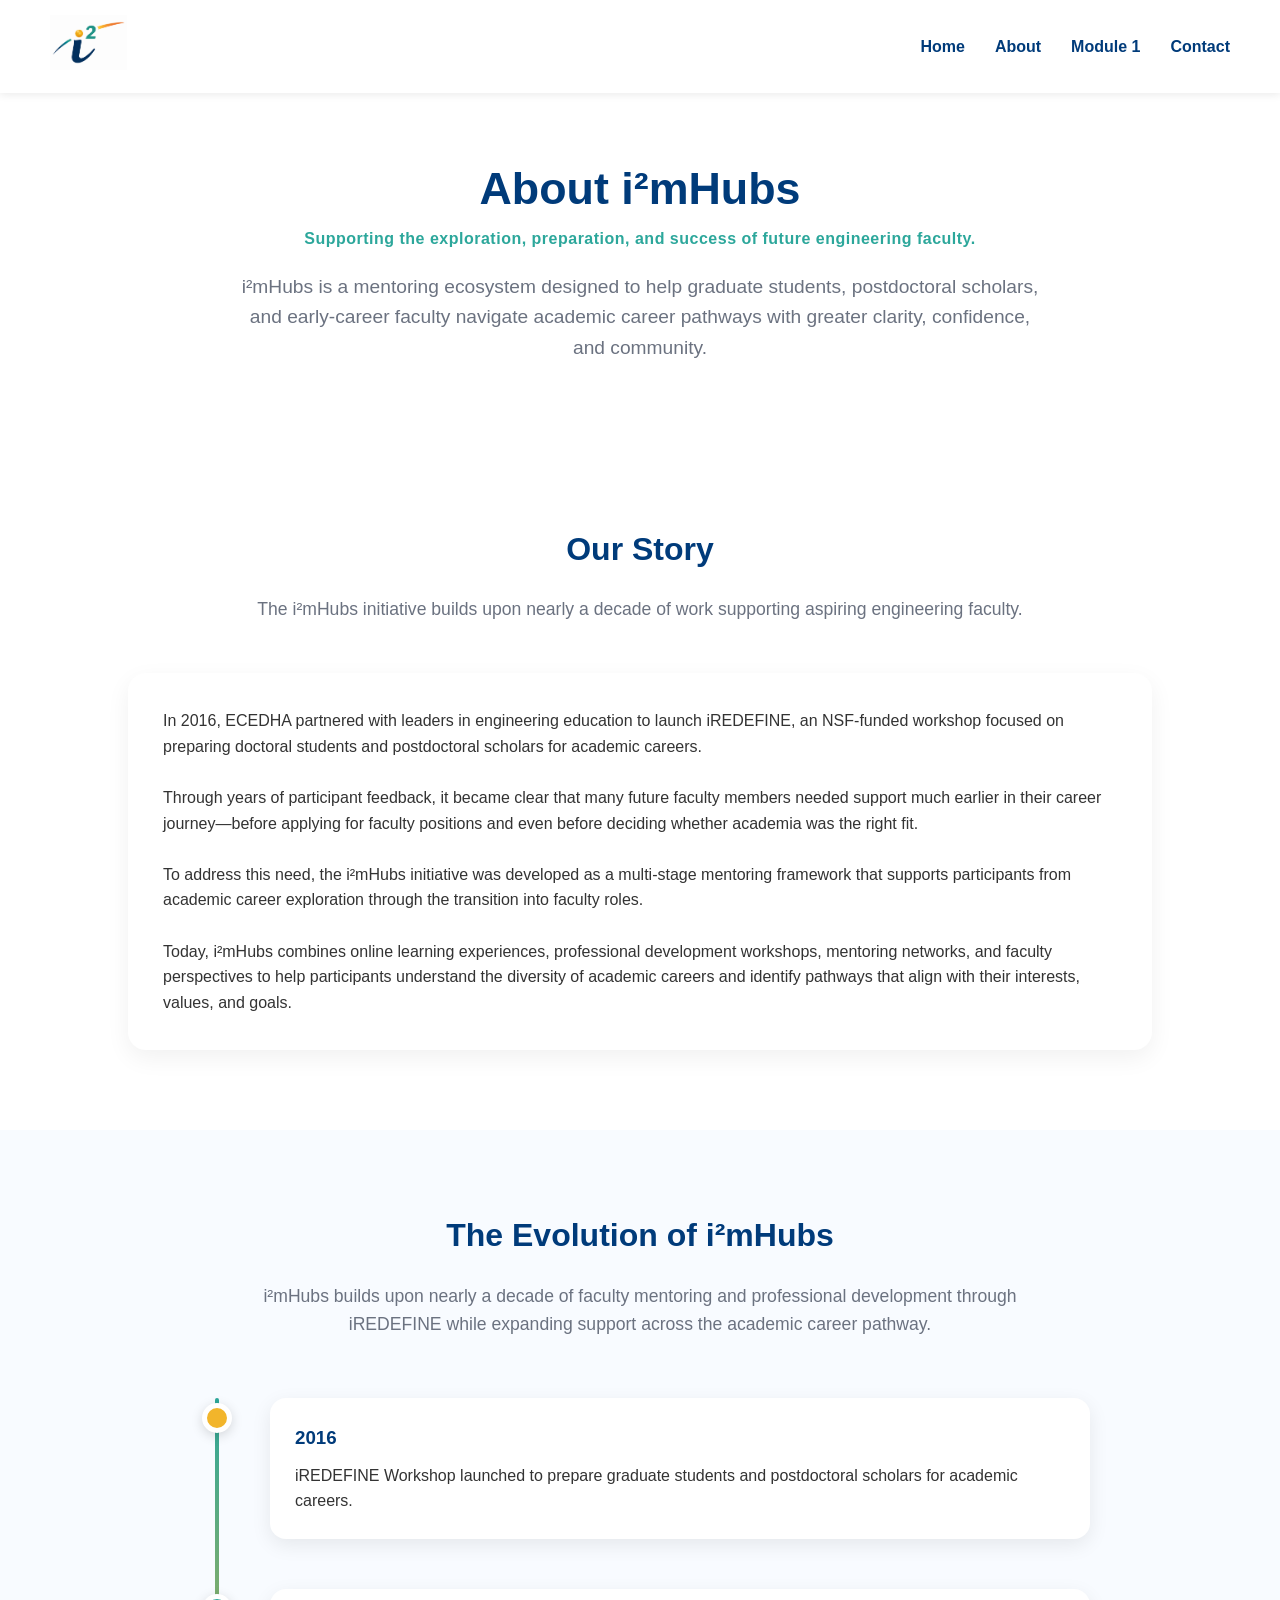
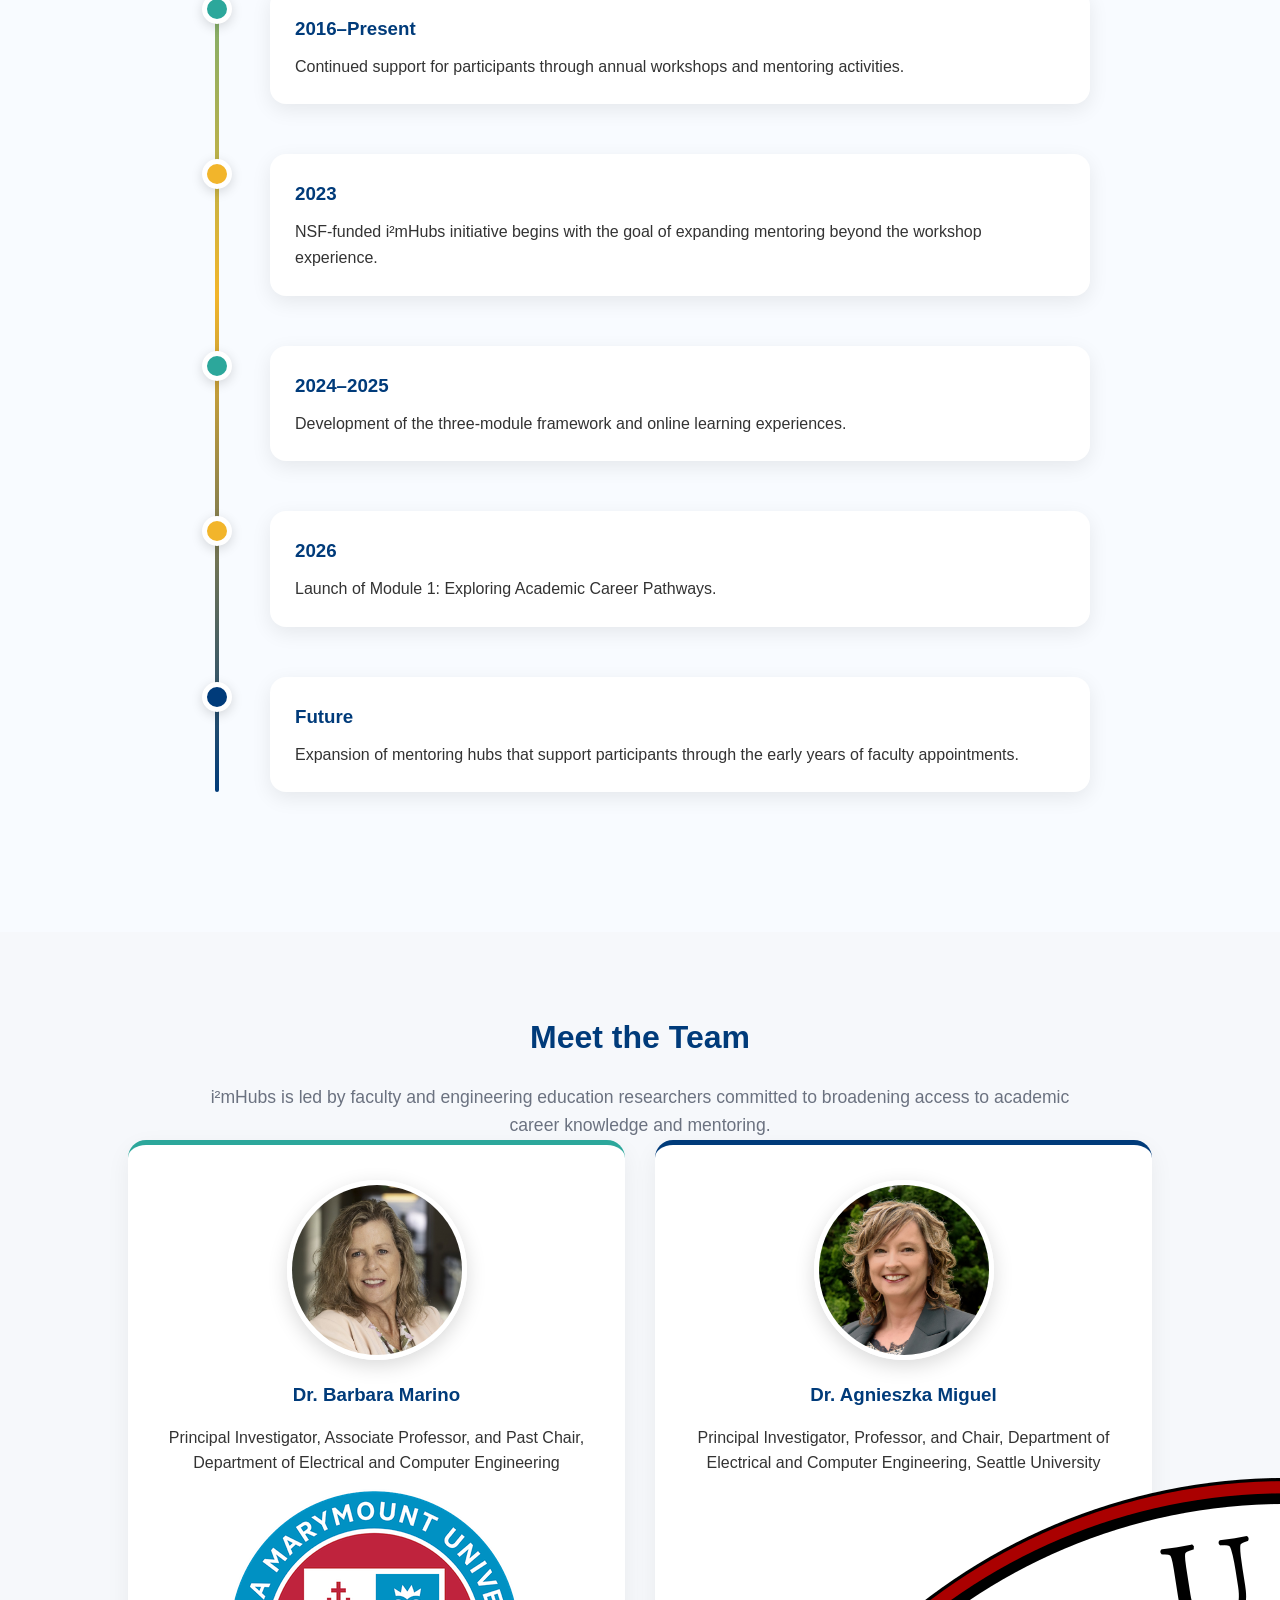
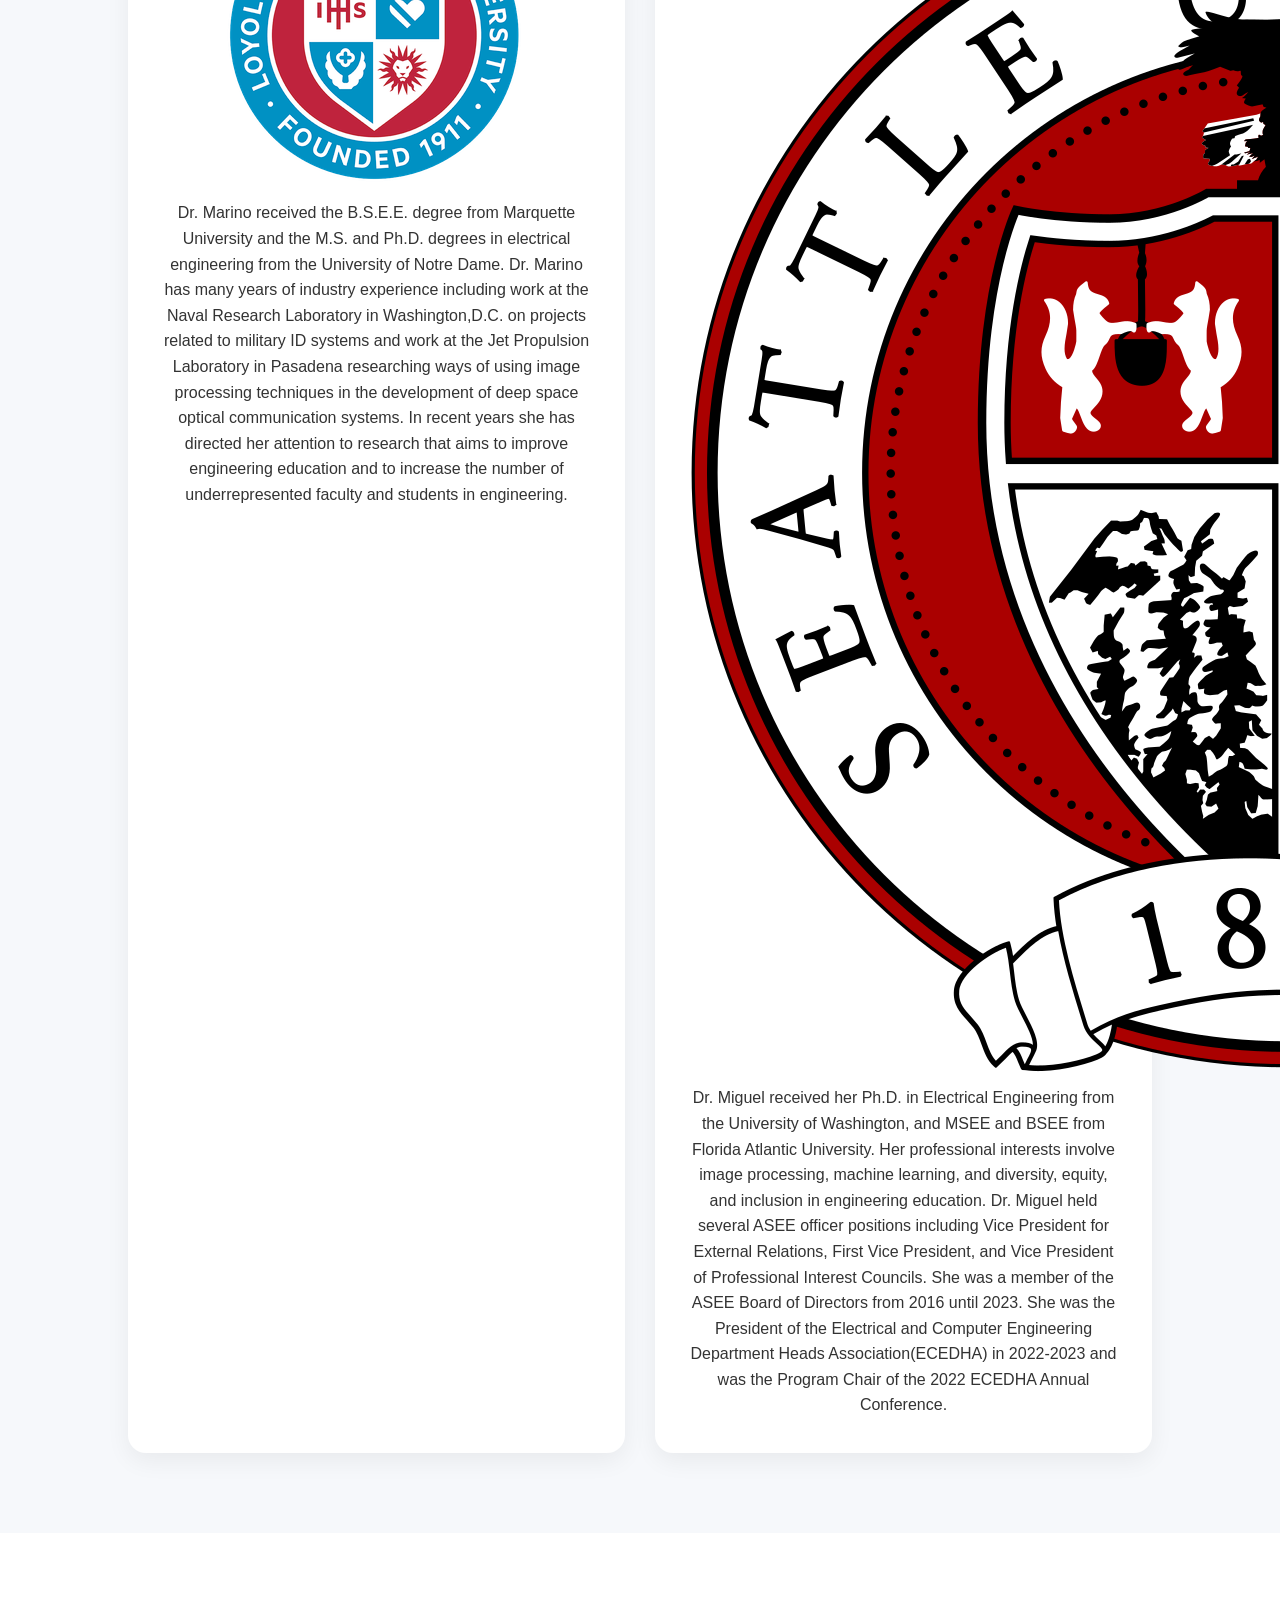
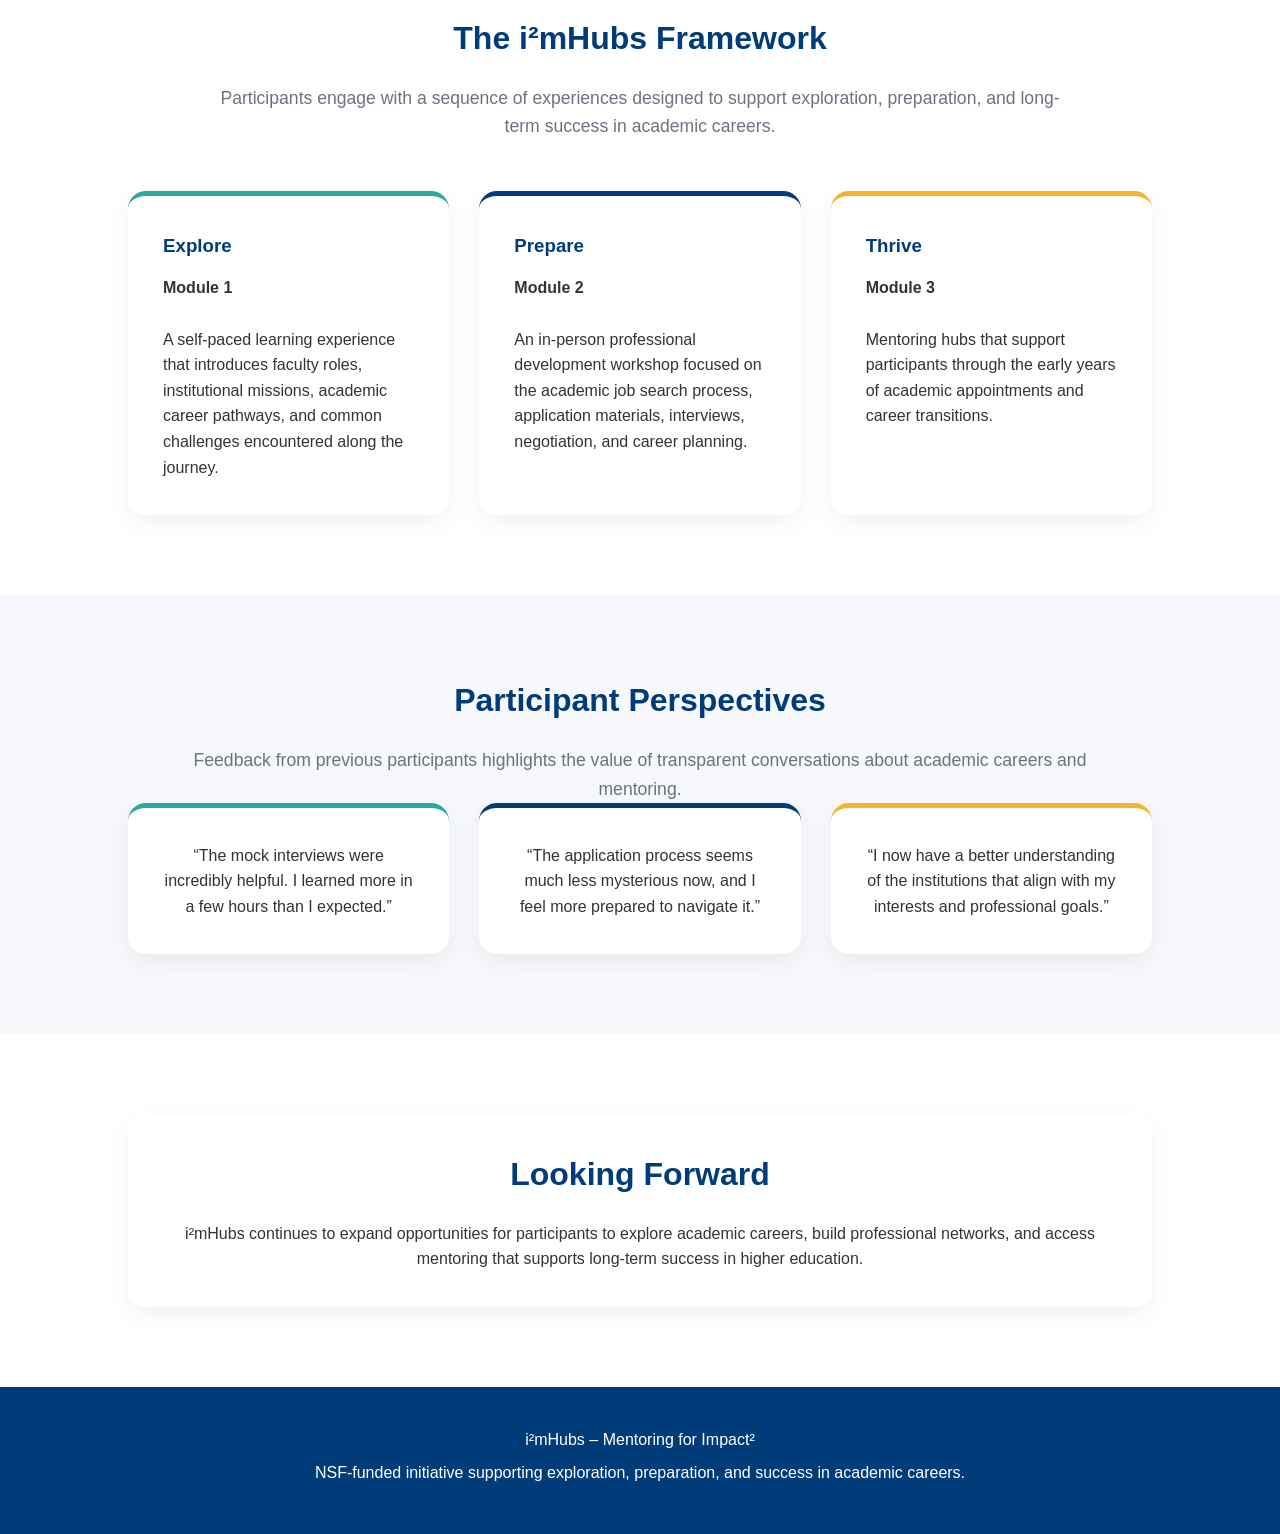
==== about.html @ 74bdbe2d "Update about.html" ====
<!DOCTYPE html>
<html lang="en">

<head>
    <meta charset="UTF-8">
    <meta name="viewport" content="width=device-width, initial-scale=1.0">
    <title>About i²mHubs</title>

    <link rel="stylesheet" href="css/style.css">
</head>

<body>

<header>
    <nav class="navbar">

        <div class="logo">
            <img src="images/i2-icon.png" alt="i²mHubs">
        </div>

        <ul class="nav-links">
            <li><a href="index.html">Home</a></li>
            <li><a href="about.html">About</a></li>
            <li><a href="explore.html">Module 1</a></li>
            <li><a href="contact.html">Contact</a></li>
        </ul>

    </nav>
</header>

<!-- HERO -->

<section class="hero">

    <div class="hero-brand">

        <h1>About i²mHubs</h1>

        <p class="hero-subtitle">
            Supporting the exploration, preparation, and success of future engineering faculty.
        </p>

        <p class="tagline">
            i²mHubs is a mentoring ecosystem designed to help graduate students,
            postdoctoral scholars, and early-career faculty navigate academic
            career pathways with greater clarity, confidence, and community.
        </p>

    </div>

</section>

<!-- OUR STORY -->

<section class="section">

    <h2>Our Story</h2>

    <p class="section-intro">
        The i²mHubs initiative builds upon nearly a decade of work supporting
        aspiring engineering faculty.
    </p>

    <div class="card">

        <p>
            In 2016, ECEDHA partnered with leaders in engineering education to
            launch iREDEFINE, an NSF-funded workshop focused on preparing doctoral
            students and postdoctoral scholars for academic careers.
        </p>

        <br>

        <p>
            Through years of participant feedback, it became clear that many
            future faculty members needed support much earlier in their career
            journey—before applying for faculty positions and even before deciding
            whether academia was the right fit.
        </p>

        <br>

        <p>
            To address this need, the i²mHubs initiative was developed as a
            multi-stage mentoring framework that supports participants from
            academic career exploration through the transition into faculty roles.
        </p>

        <br>

        <p>
            Today, i²mHubs combines online learning experiences, professional
            development workshops, mentoring networks, and faculty perspectives
            to help participants understand the diversity of academic careers and
            identify pathways that align with their interests, values, and goals.
        </p>

    </div>

</section>
<section class="section timeline-section">

    <h2>The Evolution of i²mHubs</h2>

    <p class="section-intro">
        i²mHubs builds upon nearly a decade of faculty mentoring and
        professional development through iREDEFINE while expanding support
        across the academic career pathway.
    </p>

    <div class="timeline">

        <div class="timeline-item">
            <div class="timeline-dot"></div>
            <div class="timeline-content">
                <h3>2016</h3>
                <p>
                    iREDEFINE Workshop launched to prepare graduate students
                    and postdoctoral scholars for academic careers.
                </p>
            </div>
        </div>

        <div class="timeline-item">
            <div class="timeline-dot"></div>
            <div class="timeline-content">
                <h3>2016–Present</h3>
                <p>
                    Continued support for participants through annual
                    workshops and mentoring activities.
                </p>
            </div>
        </div>

        <div class="timeline-item">
            <div class="timeline-dot"></div>
            <div class="timeline-content">
                <h3>2023</h3>
                <p>
                    NSF-funded i²mHubs initiative begins with the goal of
                    expanding mentoring beyond the workshop experience.
                </p>
            </div>
        </div>

        <div class="timeline-item">
            <div class="timeline-dot"></div>
            <div class="timeline-content">
                <h3>2024–2025</h3>
                <p>
                    Development of the three-module framework and online
                    learning experiences.
                </p>
            </div>
        </div>

        <div class="timeline-item">
            <div class="timeline-dot"></div>
            <div class="timeline-content">
                <h3>2026</h3>
                <p>
                    Launch of Module 1: Exploring Academic Career Pathways.
                </p>
            </div>
        </div>

        <div class="timeline-item">
            <div class="timeline-dot future"></div>
            <div class="timeline-content">
                <h3>Future</h3>
                <p>
                    Expansion of mentoring hubs that support participants
                    through the early years of faculty appointments.
                </p>
            </div>
        </div>

    </div>

</section>
<!-- TEAM -->

<section class="section pathway">

    <h2>Meet the Team</h2>

    <p class="section-intro">
        i²mHubs is led by faculty and engineering education researchers committed
        to broadening access to academic career knowledge and mentoring.
    </p>

    <div class="card-grid">

<div class="card team-card">

    <img src="images/barbara-marino.jpg"
         alt="Dr. Barbara Marino"
         class="headshot">

    <h3>Dr. Barbara Marino</h3>

            <p>
                Principal Investigator, Associate Professor, and Past Chair, Department of Electrical and Computer Engineering
            </p>
            <img src="images/LMU-logo.png"
                 alt="Loyola Marymount University"
                 class="university-logo">
            <br>

            <p>
                Dr. Marino received the B.S.E.E. degree from Marquette University and the M.S. and Ph.D. degrees in electrical engineering from the University of Notre Dame. Dr. Marino has many years of industry experience including work at the Naval Research Laboratory in Washington,D.C. on projects related to military ID systems and work at the Jet Propulsion Laboratory in Pasadena researching ways of using image processing techniques in the development of deep space optical communication systems. In recent years she has directed her attention to research that aims to improve engineering education and to increase the number of underrepresented faculty and students in engineering.
                
            </p>

        </div>

<div class="card team-card">

    <img src="images/AgnieszkaMiguelHeadshot.jpg"
         alt="Dr. Agnieszka Miguel"
         class="headshot">

    <h3>Dr. Agnieszka Miguel</h3>

            <p>
                Principal Investigator, Professor, and Chair, Department of Electrical and Computer Engineering, Seattle University
            </p>
            <img src="images/SU-logo.png"
                 alt="Seattle University"
                 class="university-logo">
            <br>

            <p>
                Dr. Miguel received her Ph.D. in Electrical Engineering from the University of Washington, and MSEE and BSEE from Florida Atlantic University. 
                Her professional interests involve image processing, machine learning, and diversity, equity, and inclusion in engineering education. 
                Dr. Miguel held several ASEE officer positions including Vice President for External Relations, First Vice President, 
                and Vice President of Professional Interest Councils. She was a member of the ASEE Board of Directors from 2016 until 2023. 
                She was the President of the Electrical and Computer Engineering Department Heads Association(ECEDHA) in 2022-2023 and was the 
                Program Chair of the 2022 ECEDHA Annual Conference.
            </p>

        </div>

    </div>

</section>

<!-- FRAMEWORK -->

<section class="section">

    <h2>The i²mHubs Framework</h2>

    <p class="section-intro">
        Participants engage with a sequence of experiences designed to support
        exploration, preparation, and long-term success in academic careers.
    </p>

    <div class="card-grid">

        <div class="card">

            <h3>Explore</h3>

            <p><strong>Module 1</strong></p>

            <br>

            <p>
                A self-paced learning experience that introduces faculty roles,
                institutional missions, academic career pathways, and common
                challenges encountered along the journey.
            </p>

        </div>

        <div class="card">

            <h3>Prepare</h3>

            <p><strong>Module 2</strong></p>

            <br>

            <p>
                An in-person professional development workshop focused on the
                academic job search process, application materials, interviews,
                negotiation, and career planning.
            </p>

        </div>

        <div class="card">

            <h3>Thrive</h3>

            <p><strong>Module 3</strong></p>

            <br>

            <p>
                Mentoring hubs that support participants through the early years
                of academic appointments and career transitions.
            </p>

        </div>

    </div>

</section>

<!-- TESTIMONIALS -->

<section class="section pathway">

    <h2>Participant Perspectives</h2>

    <p class="section-intro">
        Feedback from previous participants highlights the value of transparent
        conversations about academic careers and mentoring.
    </p>

    <div class="card-grid">

        <div class="card">

            <p>
                “The mock interviews were incredibly helpful. I learned more
                in a few hours than I expected.”
            </p>

        </div>

        <div class="card">

            <p>
                “The application process seems much less mysterious now,
                and I feel more prepared to navigate it.”
            </p>

        </div>

        <div class="card">

            <p>
                “I now have a better understanding of the institutions that
                align with my interests and professional goals.”
            </p>

        </div>

    </div>

</section>

<!-- LOOKING FORWARD -->

<section class="section">

    <div class="card">

        <h2>Looking Forward</h2>

        <p style="text-align:center;">
            i²mHubs continues to expand opportunities for participants to
            explore academic careers, build professional networks, and access
            mentoring that supports long-term success in higher education.
        </p>

    </div>

</section>

<footer>

    <p>i²mHubs – Mentoring for Impact²</p>

    <p>
        NSF-funded initiative supporting exploration, preparation,
        and success in academic careers.
    </p>

</footer>

</body>
</html>
---- css/style.css ----
:root {
    --navy: #003B7A;
    --teal: #2CA79B;
    --gold: #F2B52B;
    --light: #F7FAFC;
    --gray: #6B7280;
}

*{
    margin:0;
    padding:0;
    box-sizing:border-box;
}

html{
    scroll-behavior:smooth;
}

body{
    font-family:"Segoe UI", Arial, sans-serif;
    background:white;
    color:#333;
    line-height:1.6;
}

/* =========================
   NAVIGATION
========================= */

.navbar{
    display:flex;
    justify-content:space-between;
    align-items:center;

    padding:15px 50px;

    background:rgba(255,255,255,.96);

    backdrop-filter:blur(8px);

    position:sticky;
    top:0;
    z-index:1000;

    box-shadow:0 2px 8px rgba(0,0,0,.08);
}

.logo img{
    height:55px;
}

.nav-links{
    display:flex;
    list-style:none;
    gap:30px;
}

.nav-links a{
    text-decoration:none;
    color:var(--navy);
    font-weight:600;
    transition:.2s ease;
}

.nav-links a:hover{
    color:var(--teal);
}

/* =========================
   HERO
========================= */

.hero{
    padding:70px 20px 80px 20px;
    text-align:center;
    background:white;
}

.hero-brand{
    max-width:1000px;
    margin:auto;
}

.hero-icon{
    width:500px;
    max-width:90%;
    margin-bottom:15px;
}

.hero h1{
    font-size:2.8rem;
    color:var(--navy);
    margin-bottom:12px;
    line-height:1.15;
}

.hero-subtitle{
    color:var(--teal);
    font-weight:600;
    letter-spacing:.5px;
    margin-bottom:20px;
    font-size:1rem;
}

.tagline{
    font-size:1.2rem;
    color:var(--gray);
    max-width:800px;
    margin:auto;
}

/* =========================
   BUTTON
========================= */

.button{
    display:inline-block;
    margin-top:35px;

    background:var(--gold);
    color:black;

    text-decoration:none;

    padding:16px 40px;

    border-radius:50px;

    font-weight:700;
    font-size:1.05rem;

    transition:.25s ease;
}

.button:hover{
    transform:translateY(-3px);
    box-shadow:0 10px 25px rgba(0,0,0,.15);
}

/* =========================
   SECTIONS
========================= */

.section{
    padding:80px 10%;
}

.section h2{
    text-align:center;
    color:var(--navy);
    margin-bottom:20px;
    font-size:2rem;
}

.section-intro{
    text-align:center;
    max-width:850px;
    margin:0 auto 50px auto;
    color:var(--gray);
    font-size:1.1rem;
}

/* =========================
   CARDS
========================= */

.card-grid{
    display:grid;
    grid-template-columns:repeat(auto-fit,minmax(280px,1fr));
    gap:30px;
}

.card{
    background:white;
    padding:35px;
    border-radius:18px;

    box-shadow:
        0 8px 25px rgba(0,0,0,.06);

    transition:.3s ease;

    height:100%;
}

.card:hover{
    transform:translateY(-8px);

    box-shadow:
        0 15px 35px rgba(0,0,0,.12);
}

.card h3{
    color:var(--navy);
    margin-bottom:15px;
}

/* Colored accents */

.card-grid .card:nth-child(1){
    border-top:5px solid var(--teal);
}

.card-grid .card:nth-child(2){
    border-top:5px solid var(--navy);
}

.card-grid .card:nth-child(3){
    border-top:5px solid var(--gold);
}

/* =========================
   LIGHT SECTION
========================= */

.pathway{
    background:#f6f8fb;
}

.pathway p{
    text-align:center;
    max-width:900px;
    margin:auto;
}

/* =========================
   VIDEO
========================= */

.video-container{
    max-width:900px;
    margin:auto;
}

.video-container iframe{
    width:100%;
    aspect-ratio:16/9;
    height:auto;

    border:none;
    border-radius:18px;

    box-shadow:
        0 10px 30px rgba(0,0,0,.10);
}

/* =========================
   JOURNEY
========================= */

.journey-arc{
    position:relative;

    max-width:1000px;

    margin:60px auto;

    min-height:360px;
}

.journey-arc::before{
    content:"";

    position:absolute;

    left:12%;
    right:12%;

    top:145px;

    height:140px;

    border-top:6px solid var(--teal);

    border-radius:50%;

    opacity:.6;
}

.journey-step{
    position:absolute;

    width:240px;

    background:white;

    padding:25px;

    border-radius:18px;

    text-align:center;

    box-shadow:
        0 8px 25px rgba(0,0,0,.08);
}

.journey-step h3{
    margin-bottom:10px;
    color:var(--navy);
}

.journey-left{
    left:0;
    top:140px;
    border-top:6px solid var(--teal);
}

.journey-center{
    left:50%;
    transform:translateX(-50%);
    top:20px;
    border-top:6px solid var(--gold);
}

.journey-right{
    right:0;
    top:140px;
    border-top:6px solid var(--navy);
}

/* =========================
   NSF NOTE
========================= */

.nsf-note{
    text-align:center;
    padding:20px;
    color:#777;
    font-size:.9rem;
}

/* =========================
   FOOTER
========================= */

footer{
    background:var(--navy);
    color:white;
    text-align:center;
    padding:40px;
}

footer p{
    margin-bottom:8px;
}

/* =========================
   MOBILE
========================= */

@media (max-width:900px){

    .navbar{
        flex-direction:column;
        gap:15px;
        padding:20px;
    }

    .nav-links{
        flex-wrap:wrap;
        justify-content:center;
    }

    .hero{
        padding:40px 20px 60px 20px;
    }

    .hero-icon{
        width:320px;
    }

    .hero h1{
        font-size:2rem;
    }

    .tagline{
        font-size:1rem;
    }

    .section{
        padding:60px 8%;
    }

    .journey-arc{
        min-height:auto;
        display:flex;
        flex-direction:column;
        gap:25px;
    }

    .journey-arc::before{
        display:none;
    }

    .journey-step{
        position:relative;
        width:100%;
        left:auto;
        right:auto;
        top:auto;
        transform:none;
    }
}

/* =========================
   TEAM
========================= */

.team-card{
    text-align:center;
}

.headshot{
    width:180px;
    height:180px;

    object-fit:cover;

    border-radius:50%;

    display:block;

    margin:0 auto 20px auto;

    border:5px solid white;

    box-shadow:
        0 6px 20px rgba(0,0,0,.15);
}

/* =========================
   TIMELINE
========================= */

.timeline-section{
    background:#f8fbff;
}

.timeline{
    max-width:900px;
    margin:60px auto;
    position:relative;
}

.timeline::before{
    content:"";
    position:absolute;
    left:25px;
    top:0;
    bottom:0;
    width:4px;

    background:linear-gradient(
        to bottom,
        var(--teal),
        var(--gold),
        var(--navy)
    );

    border-radius:10px;
}

.timeline-item{
    position:relative;
    padding-left:80px;
    margin-bottom:50px;
}

.timeline-dot{
    position:absolute;
    left:12px;
    top:5px;

    width:30px;
    height:30px;

    border-radius:50%;

    background:var(--navy);

    border:5px solid white;

    box-shadow:0 3px 12px rgba(0,0,0,.15);
}

.timeline-item:nth-child(even) .timeline-dot{
    background:var(--teal);
}

.timeline-item:nth-child(odd) .timeline-dot{
    background:var(--gold);
}

.timeline-content{
    background:white;

    padding:25px;

    border-radius:16px;

    box-shadow:0 6px 20px rgba(0,0,0,.08);
}

.timeline-content h3{
    color:var(--navy);
    margin-bottom:10px;
}

.future{
    background:var(--navy) !important;

    animation:pulse 2s infinite;
}

@keyframes pulse{

    0%{
        box-shadow:0 0 0 0 rgba(44,167,155,.5);
    }

    70%{
        box-shadow:0 0 0 12px rgba(44,167,155,0);
    }

    100%{
        box-shadow:0 0 0 0 rgba(44,167,155,0);
    }

}

@media (max-width:768px){

    .timeline-item{
        padding-left:65px;
    }

}
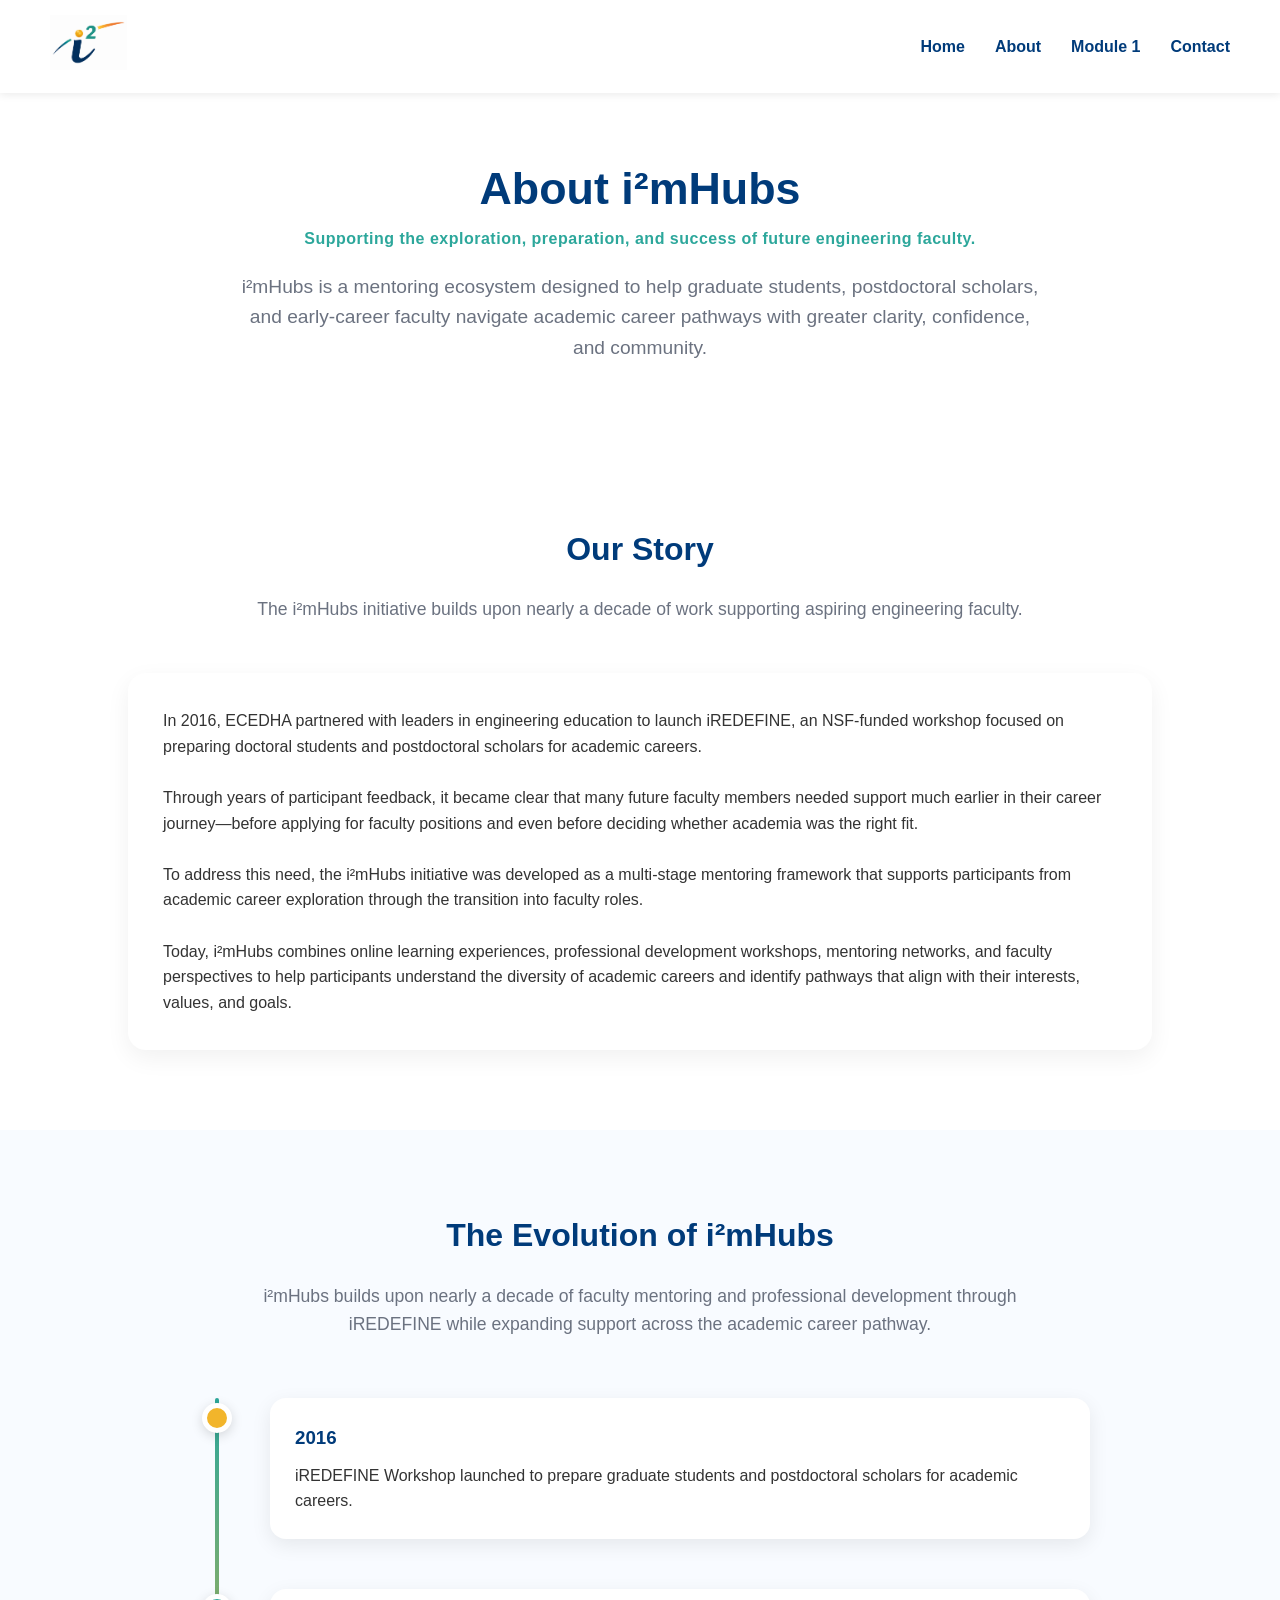
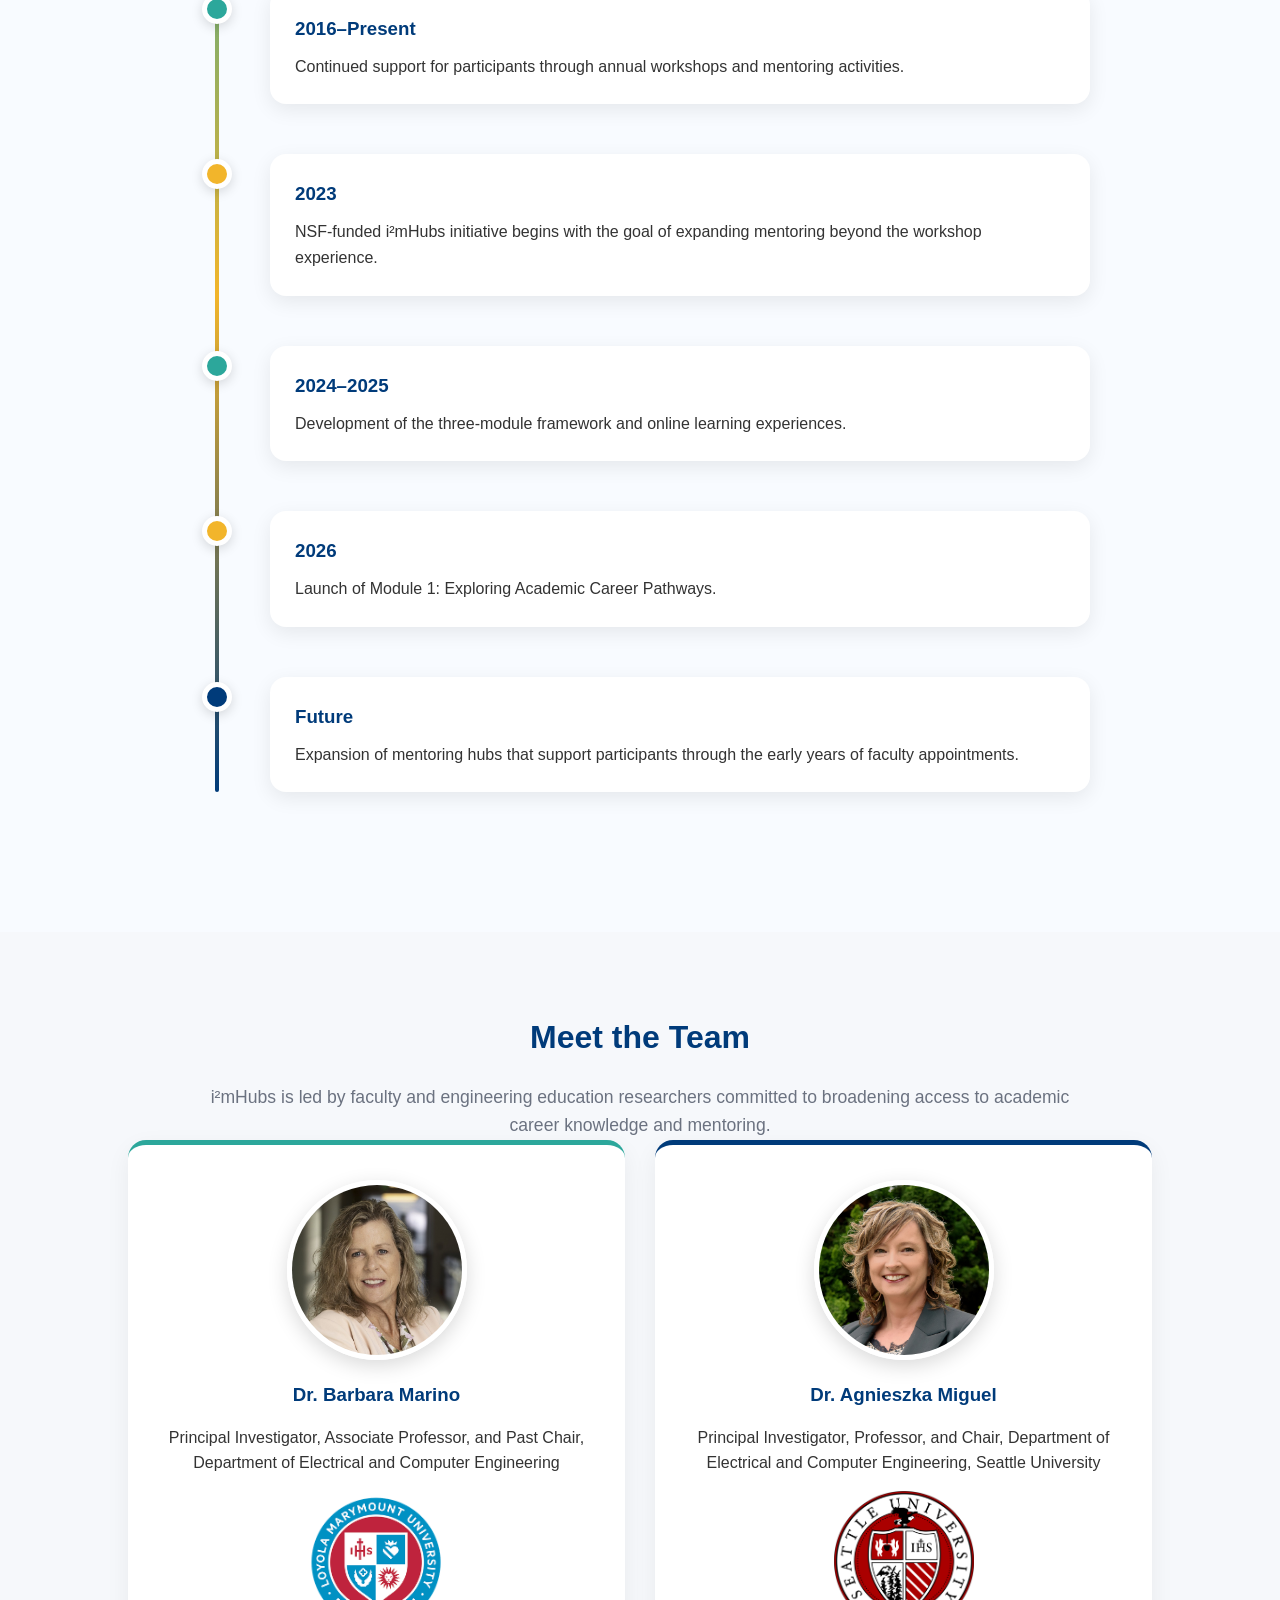
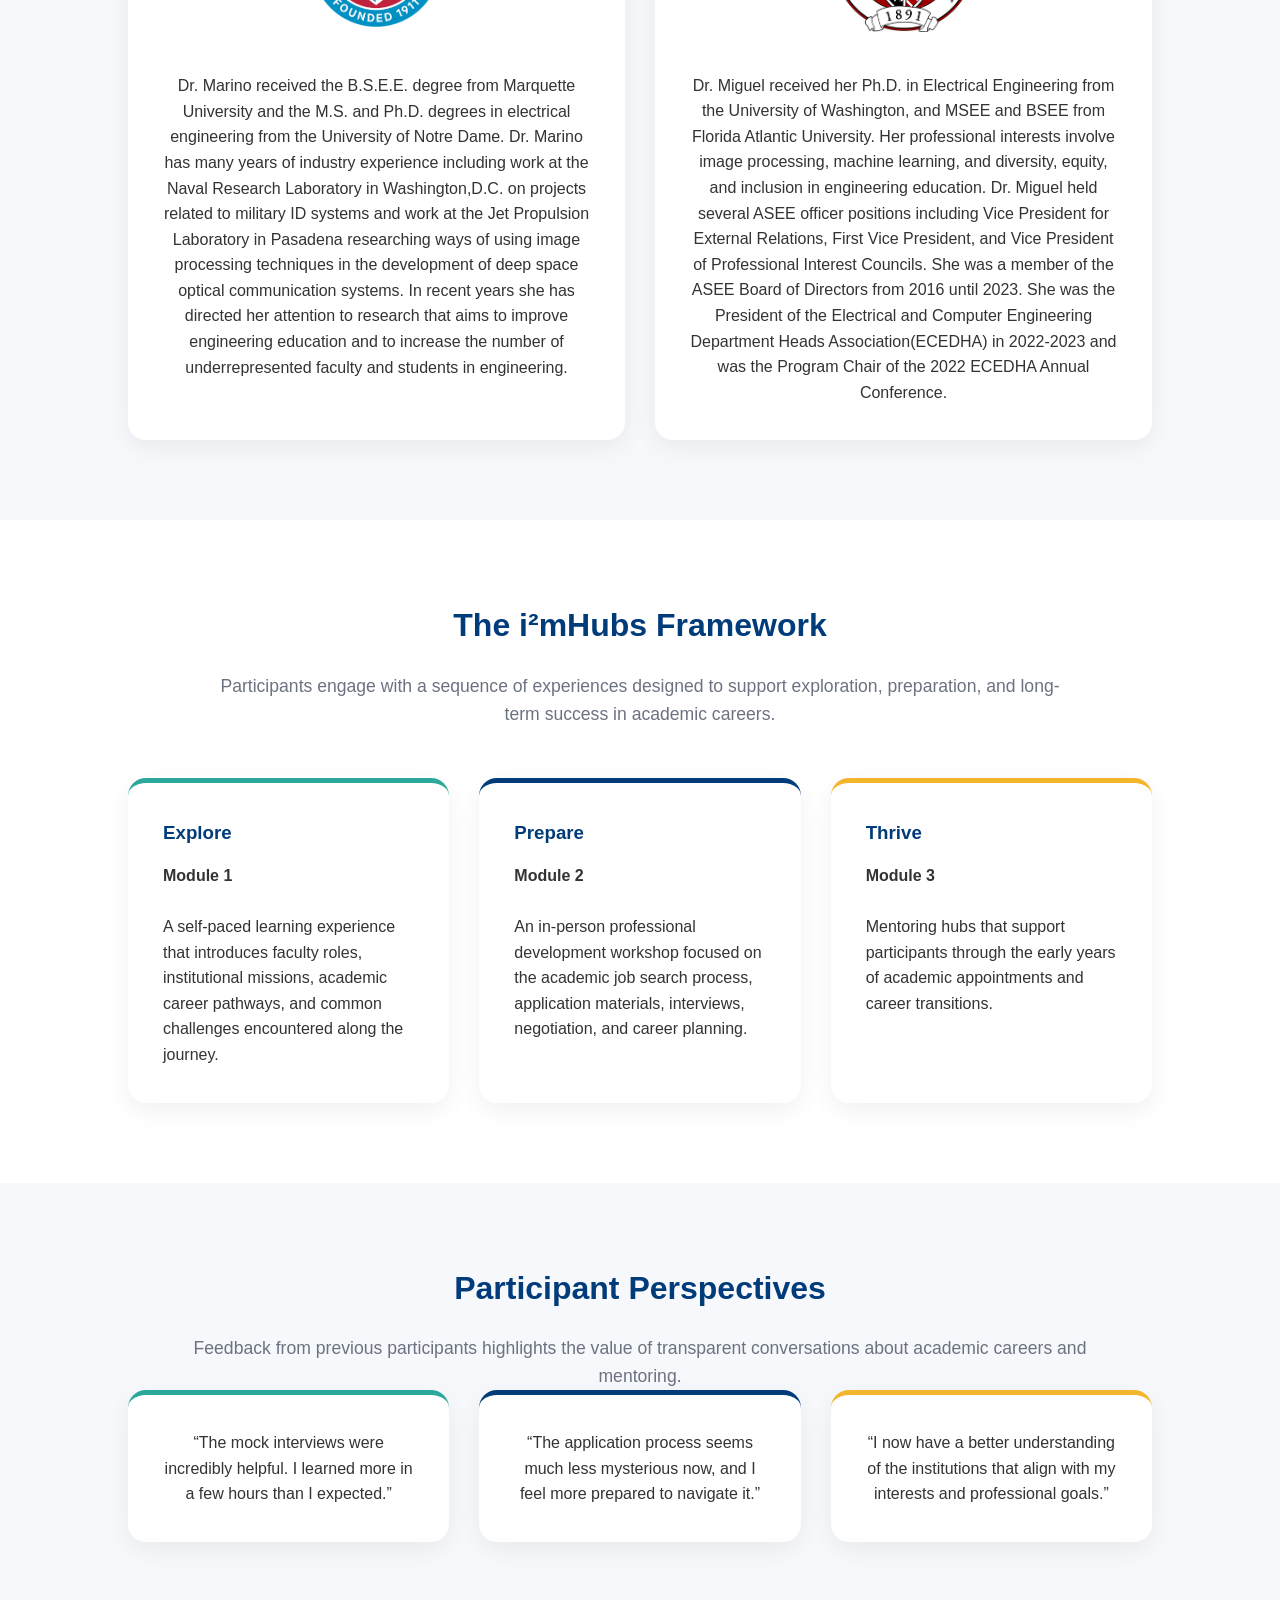
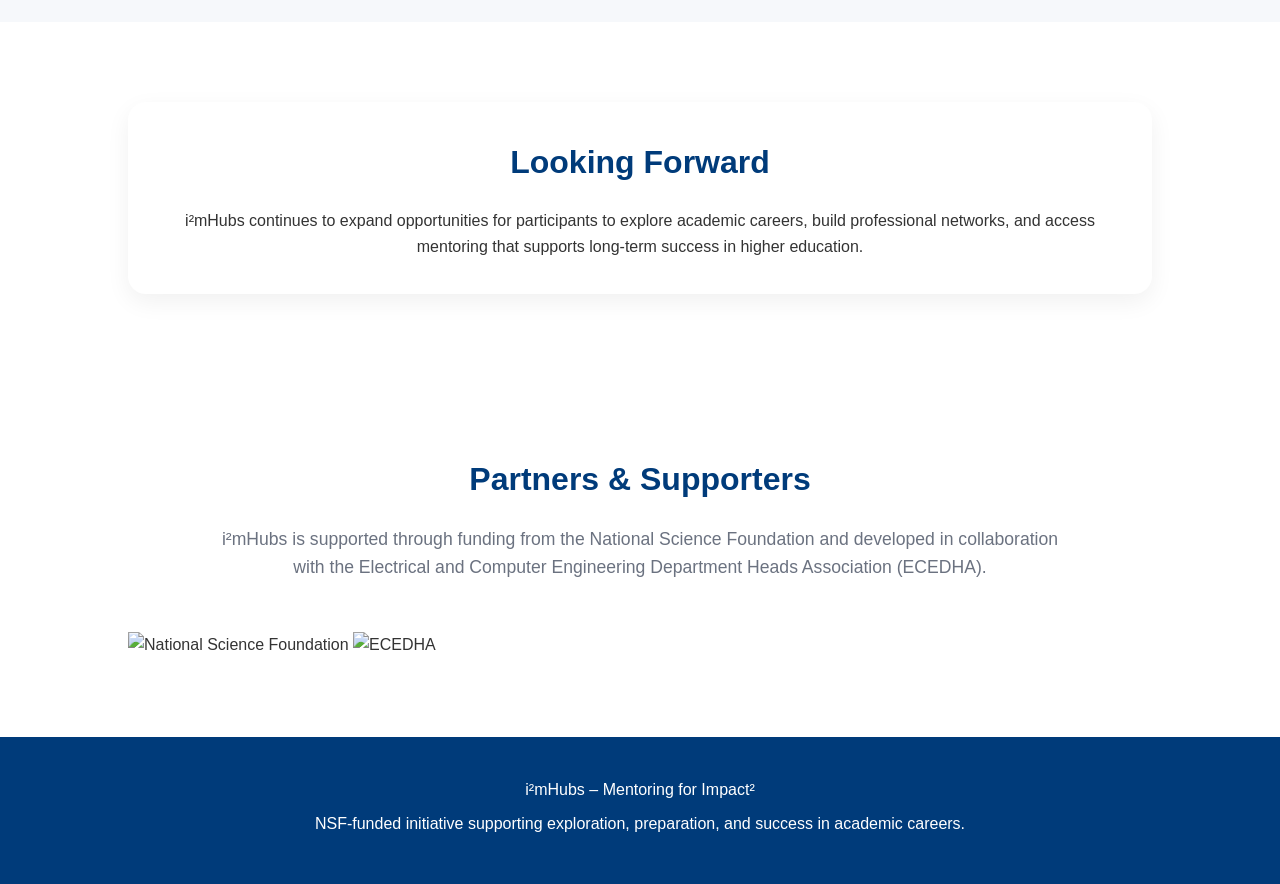
==== commit ea66cd3a: "Update about.html" ====
--- a/about.html
+++ b/about.html
@@ -370,7 +370,31 @@
     </div>
 
 </section>
-
+    
+<section class="section partners-section">
+
+    <h2>Partners & Supporters</h2>
+
+    <p class="section-intro">
+        i²mHubs is supported through funding from the National Science Foundation
+        and developed in collaboration with the Electrical and Computer Engineering
+        Department Heads Association (ECEDHA).
+    </p>
+
+    <div class="partners-logos">
+
+        <img src="images/nsf-logo.png"
+             alt="National Science Foundation"
+             class="partner-logo nsf-logo">
+
+        <img src="images/ecedha-logo.png"
+             alt="ECEDHA"
+             class="partner-logo">
+
+    </div>
+
+</section>
+    
 <footer>
 
     <p>i²mHubs – Mentoring for Impact²</p>
--- a/css/style.css
+++ b/css/style.css
@@ -535,3 +535,14 @@
     }
 
 }
+
+/* =========================
+   University Logos
+========================= */
+
+.university-logo{
+    max-width:140px;
+    height:auto;
+    margin:15px auto;
+    display:block;
+}
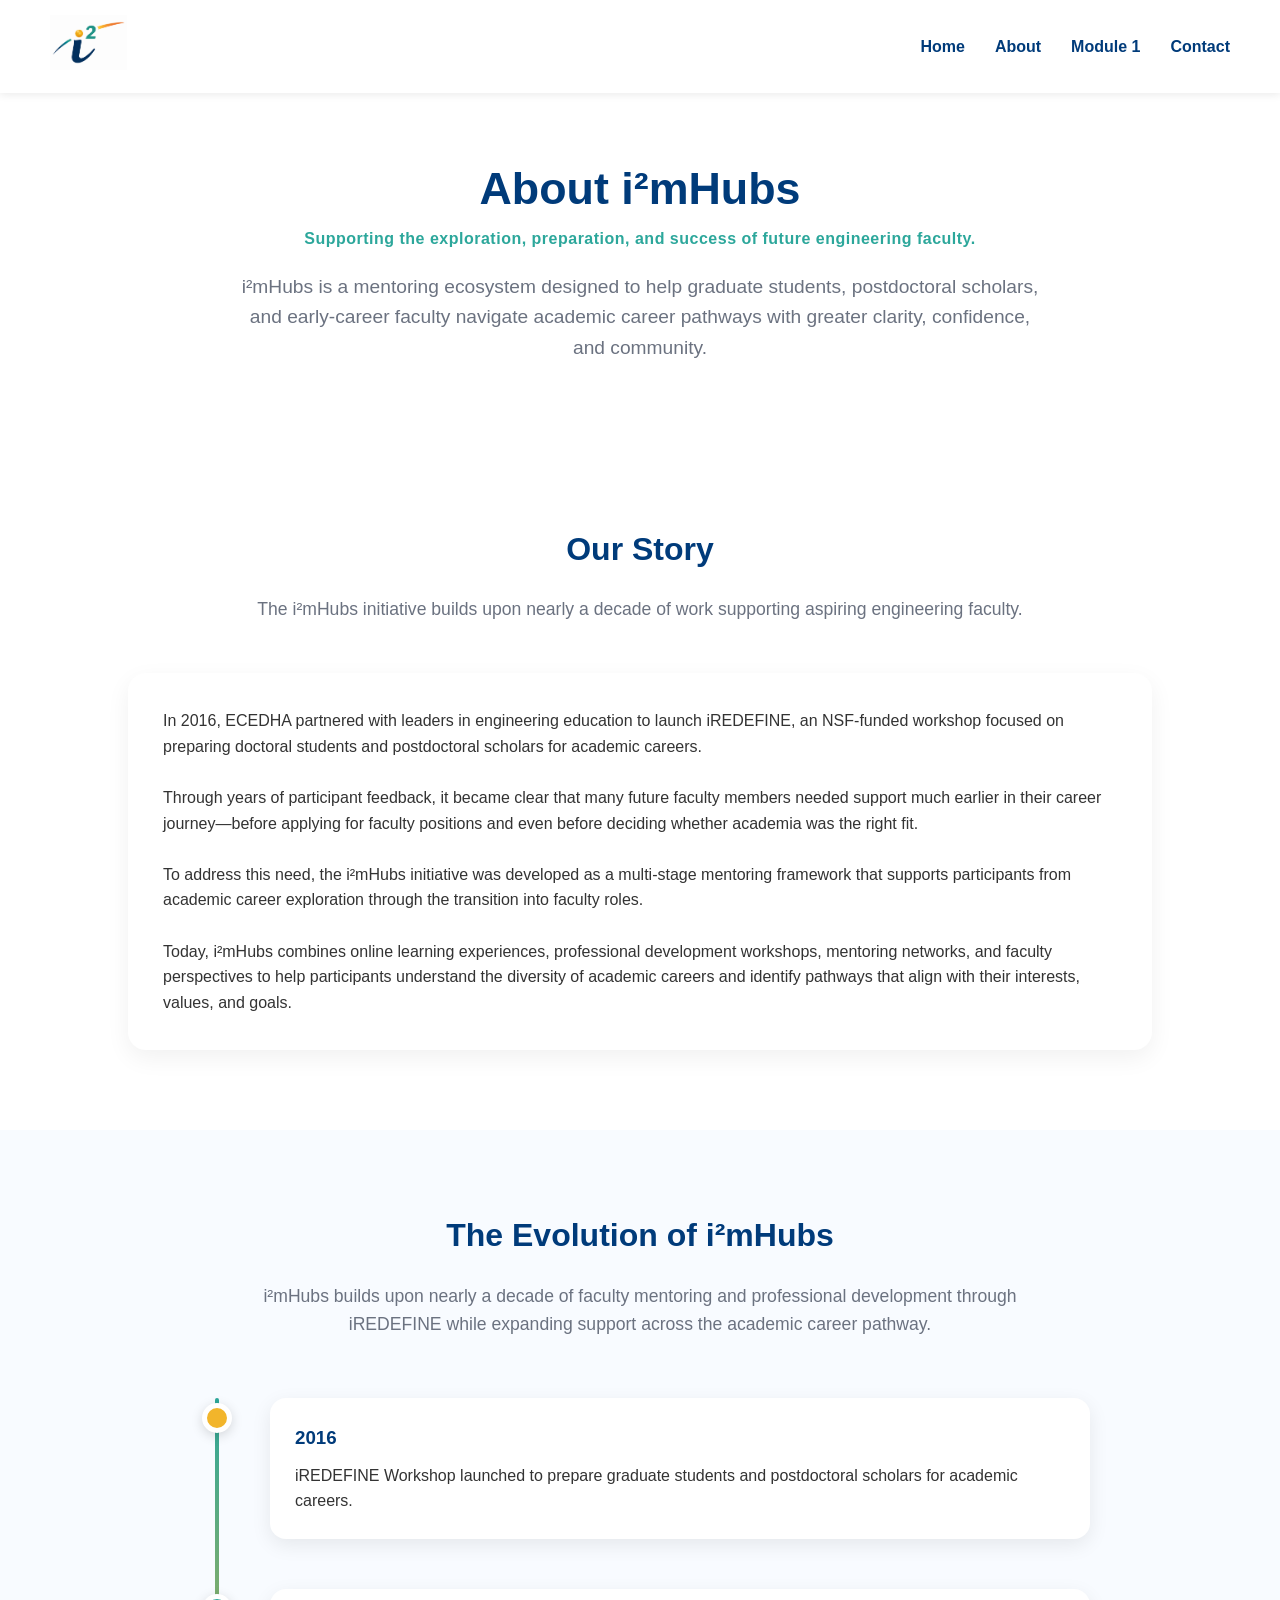
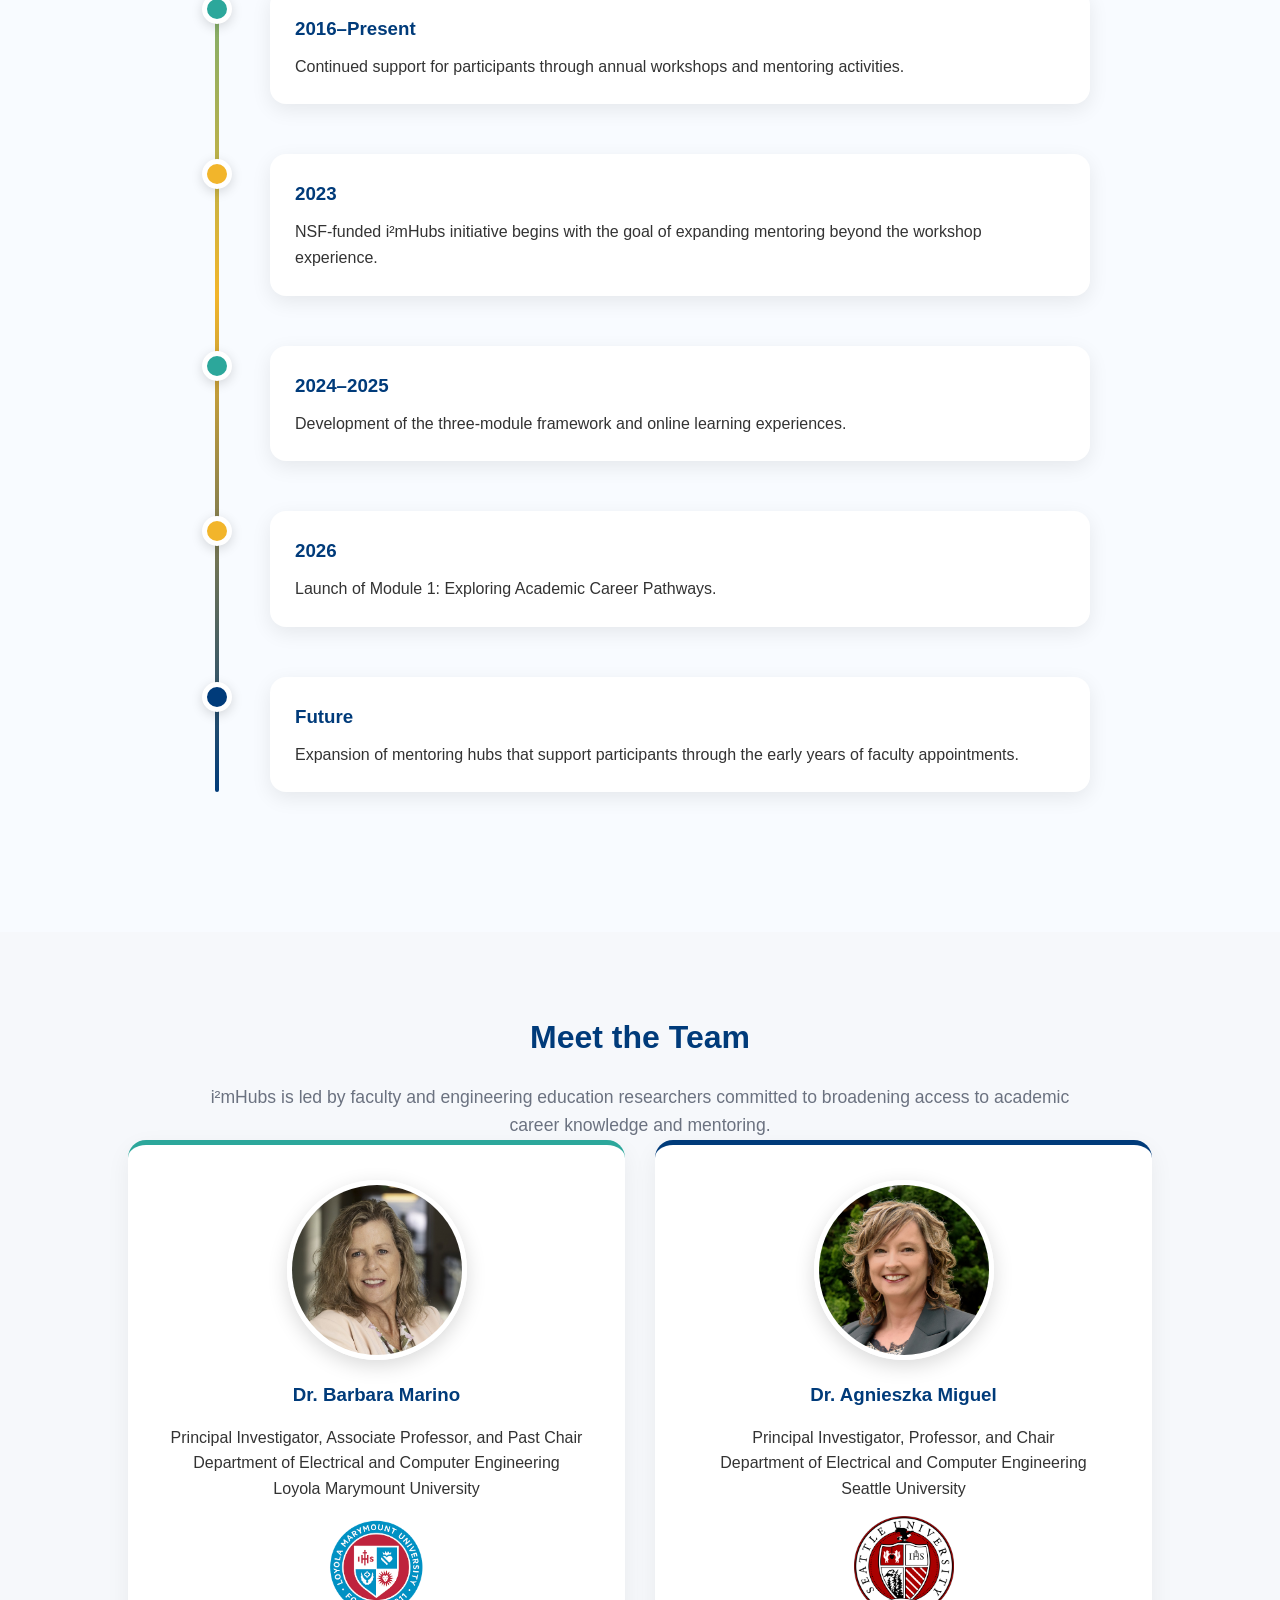
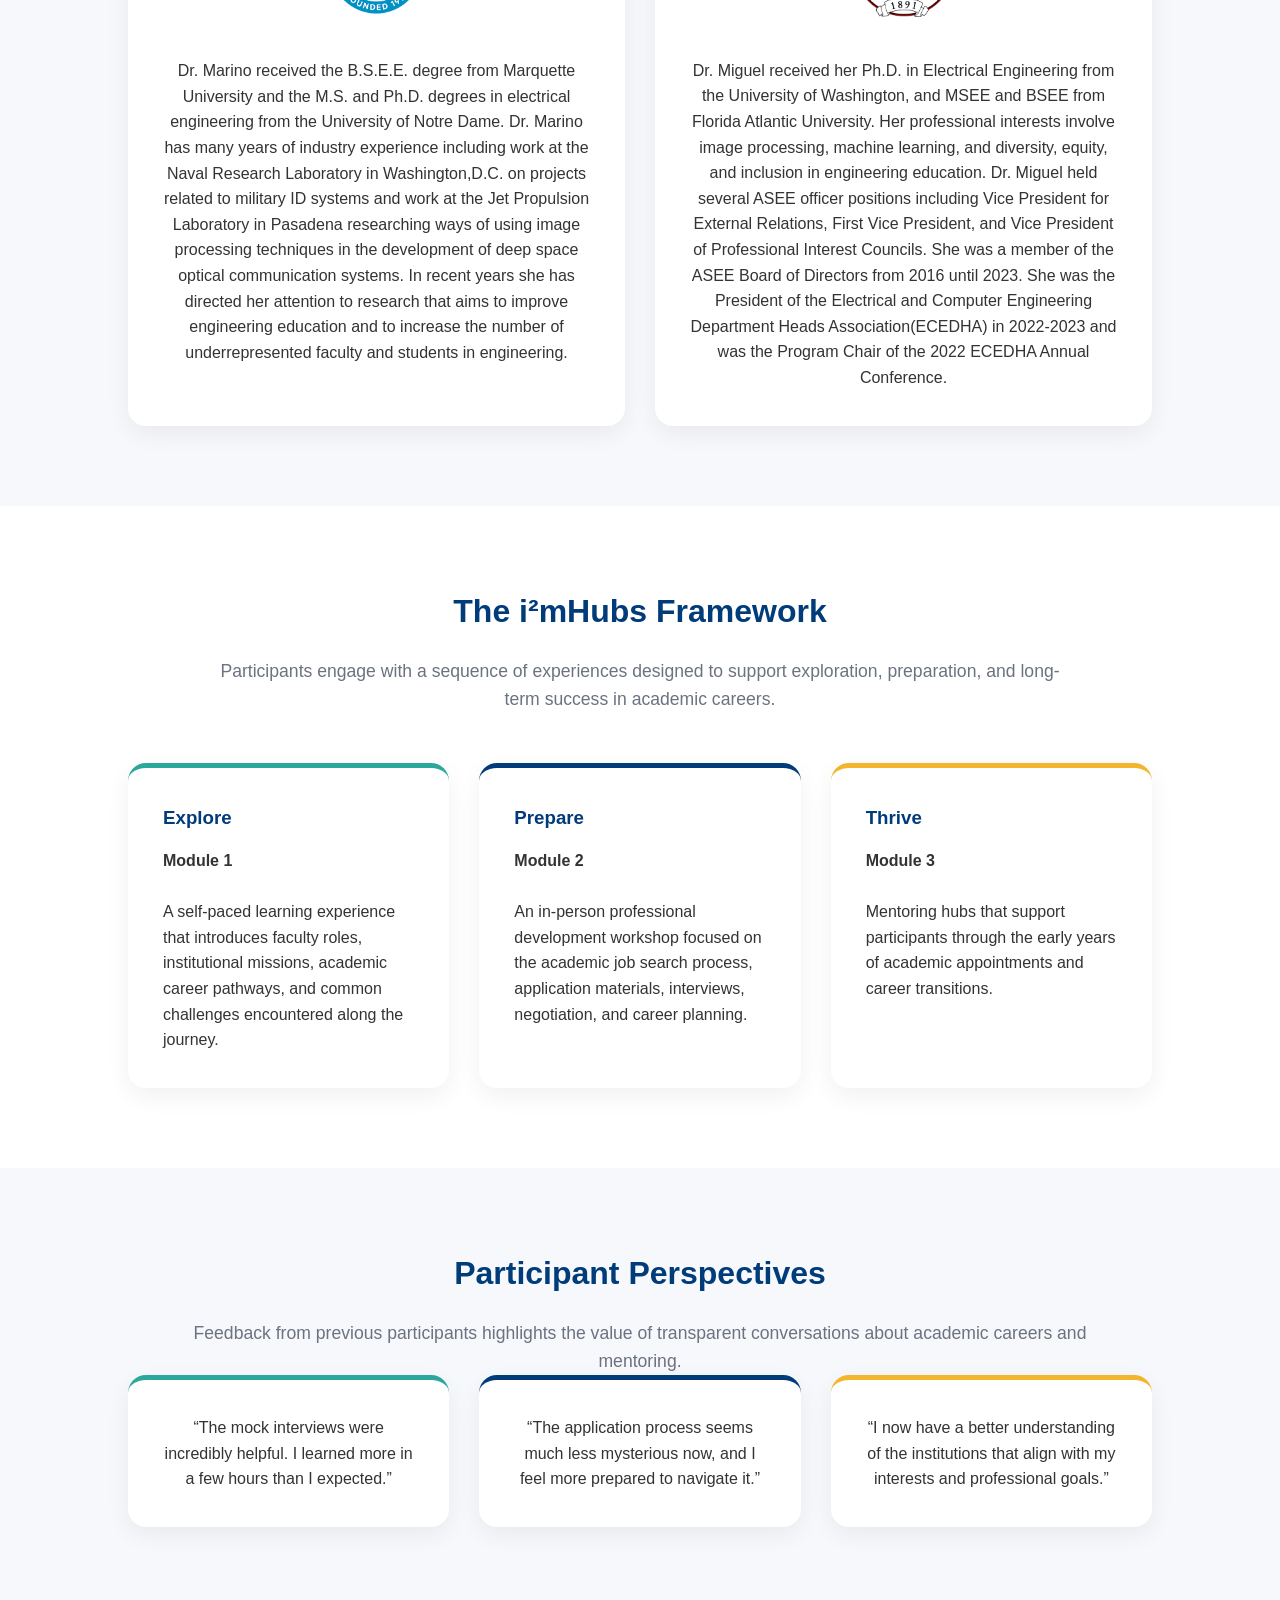
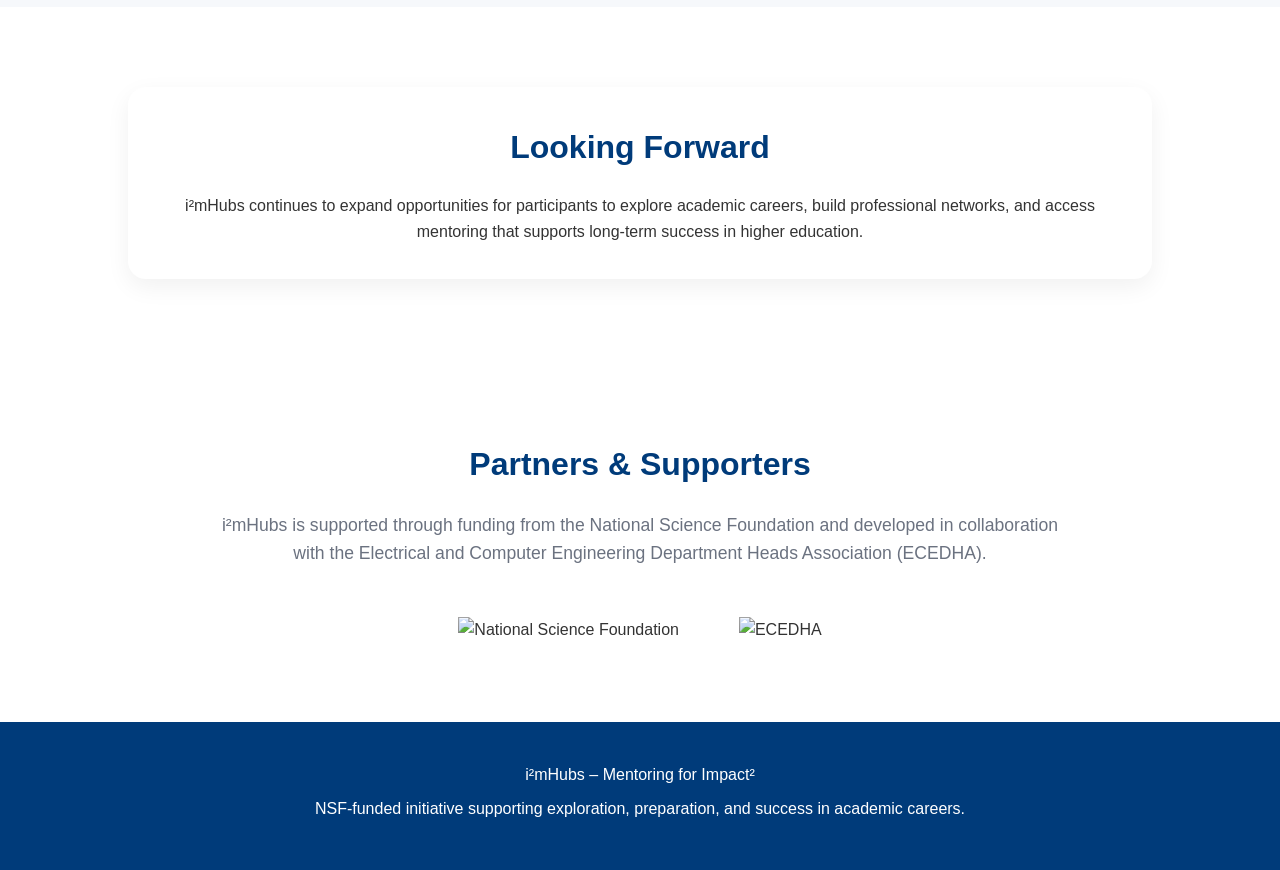
==== commit bfe646eb: "Update about.html" ====
--- a/about.html
+++ b/about.html
@@ -200,7 +200,9 @@
     <h3>Dr. Barbara Marino</h3>
 
             <p>
-                Principal Investigator, Associate Professor, and Past Chair, Department of Electrical and Computer Engineering
+                Principal Investigator, Associate Professor, and Past Chair<br>
+                Department of Electrical and Computer Engineering<br>
+                Loyola Marymount University
             </p>
             <img src="images/LMU-logo.png"
                  alt="Loyola Marymount University"
@@ -208,7 +210,12 @@
             <br>
 
             <p>
-                Dr. Marino received the B.S.E.E. degree from Marquette University and the M.S. and Ph.D. degrees in electrical engineering from the University of Notre Dame. Dr. Marino has many years of industry experience including work at the Naval Research Laboratory in Washington,D.C. on projects related to military ID systems and work at the Jet Propulsion Laboratory in Pasadena researching ways of using image processing techniques in the development of deep space optical communication systems. In recent years she has directed her attention to research that aims to improve engineering education and to increase the number of underrepresented faculty and students in engineering.
+                Dr. Marino received the B.S.E.E. degree from Marquette University and the M.S. and Ph.D. degrees in electrical 
+                engineering from the University of Notre Dame. Dr. Marino has many years of industry experience including work 
+                at the Naval Research Laboratory in Washington,D.C. on projects related to military ID systems and work at the 
+                Jet Propulsion Laboratory in Pasadena researching ways of using image processing techniques in the development 
+                of deep space optical communication systems. In recent years she has directed her attention to research that 
+                aims to improve engineering education and to increase the number of underrepresented faculty and students in engineering.
                 
             </p>
 
@@ -223,7 +230,9 @@
     <h3>Dr. Agnieszka Miguel</h3>
 
             <p>
-                Principal Investigator, Professor, and Chair, Department of Electrical and Computer Engineering, Seattle University
+                Principal Investigator, Professor, and Chair<br>
+                Department of Electrical and Computer Engineering<br>
+                Seattle University
             </p>
             <img src="images/SU-logo.png"
                  alt="Seattle University"
--- a/css/style.css
+++ b/css/style.css
@@ -541,8 +541,34 @@
 ========================= */
 
 .university-logo{
-    max-width:140px;
+    max-width:100px;
     height:auto;
     margin:15px auto;
     display:block;
 }
+
+/* =========================
+   PARTNERS
+========================= */
+
+.partners-section{
+    text-align:center;
+}
+
+.partners-logos{
+    display:flex;
+    justify-content:center;
+    align-items:center;
+    gap:60px;
+    flex-wrap:wrap;
+    margin-top:30px;
+}
+
+.partner-logo{
+    max-height:90px;
+    width:auto;
+}
+
+.nsf-logo{
+    max-height:110px;
+}
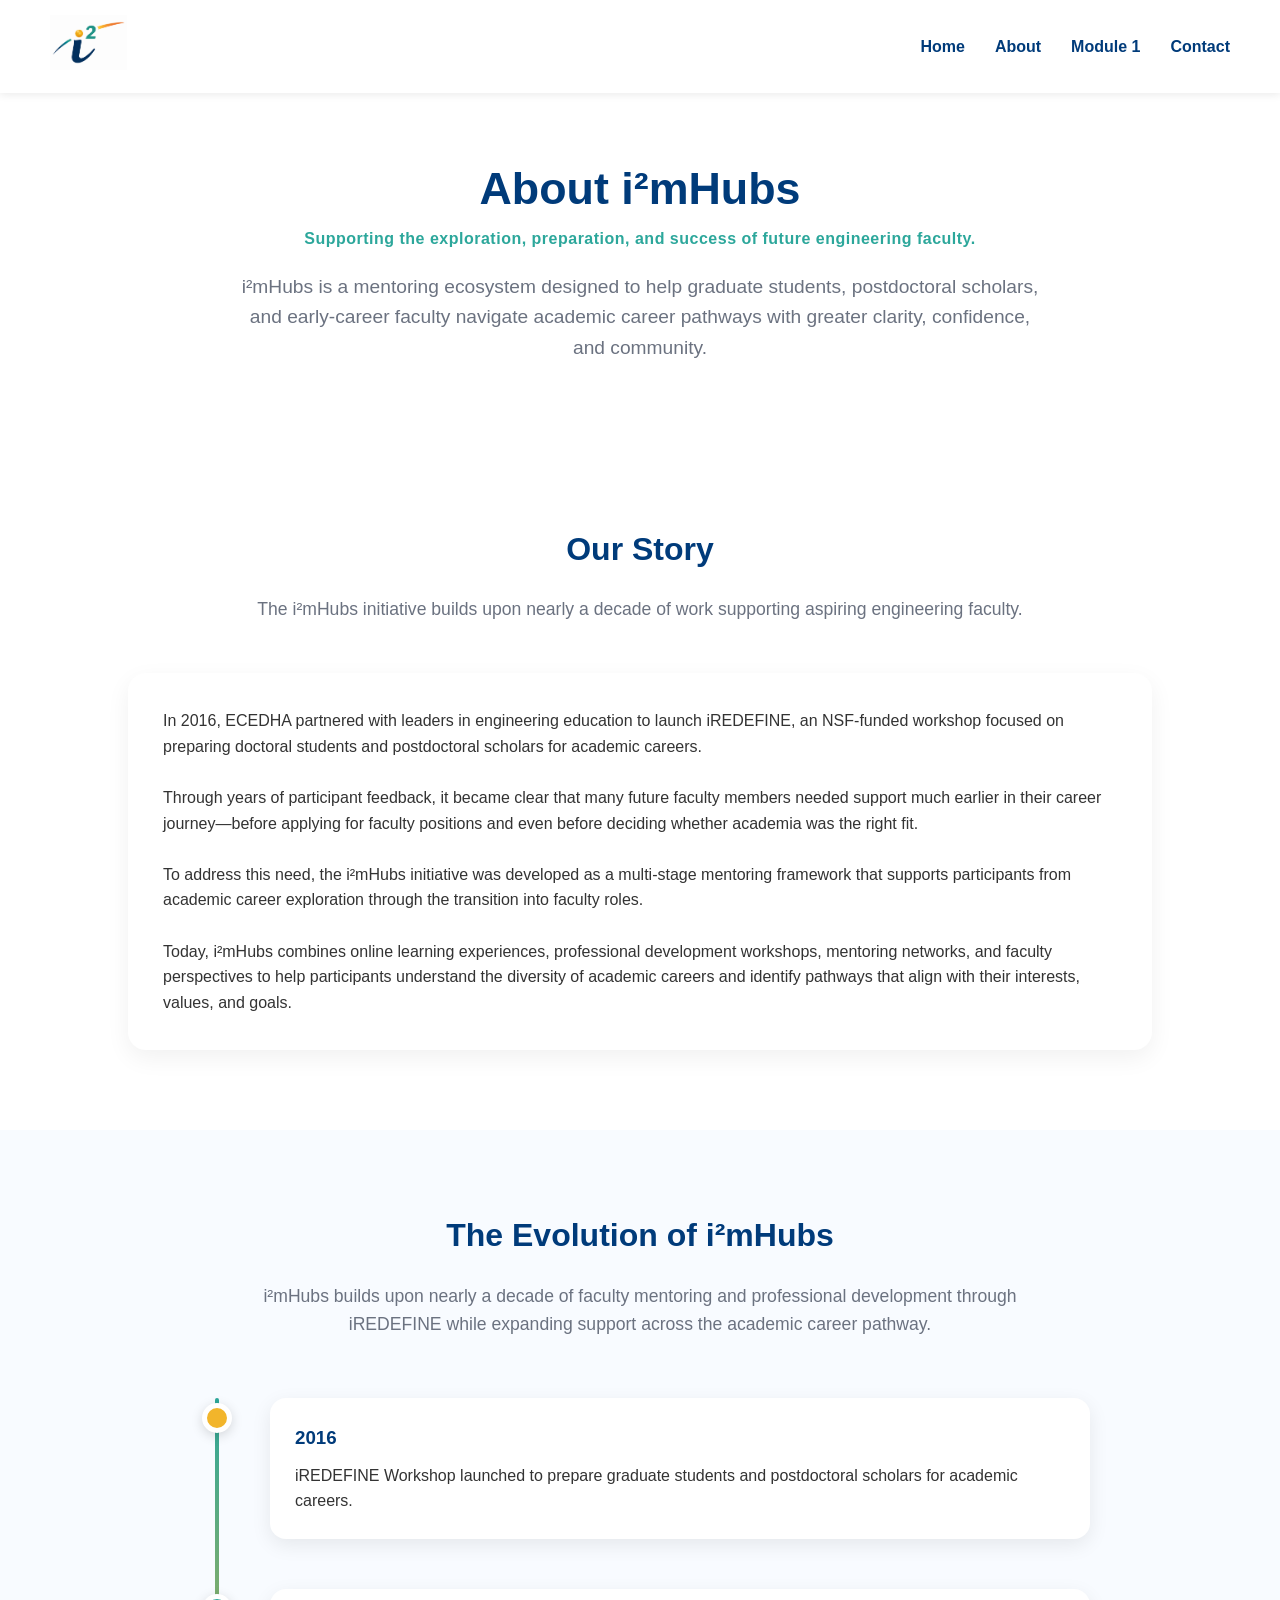
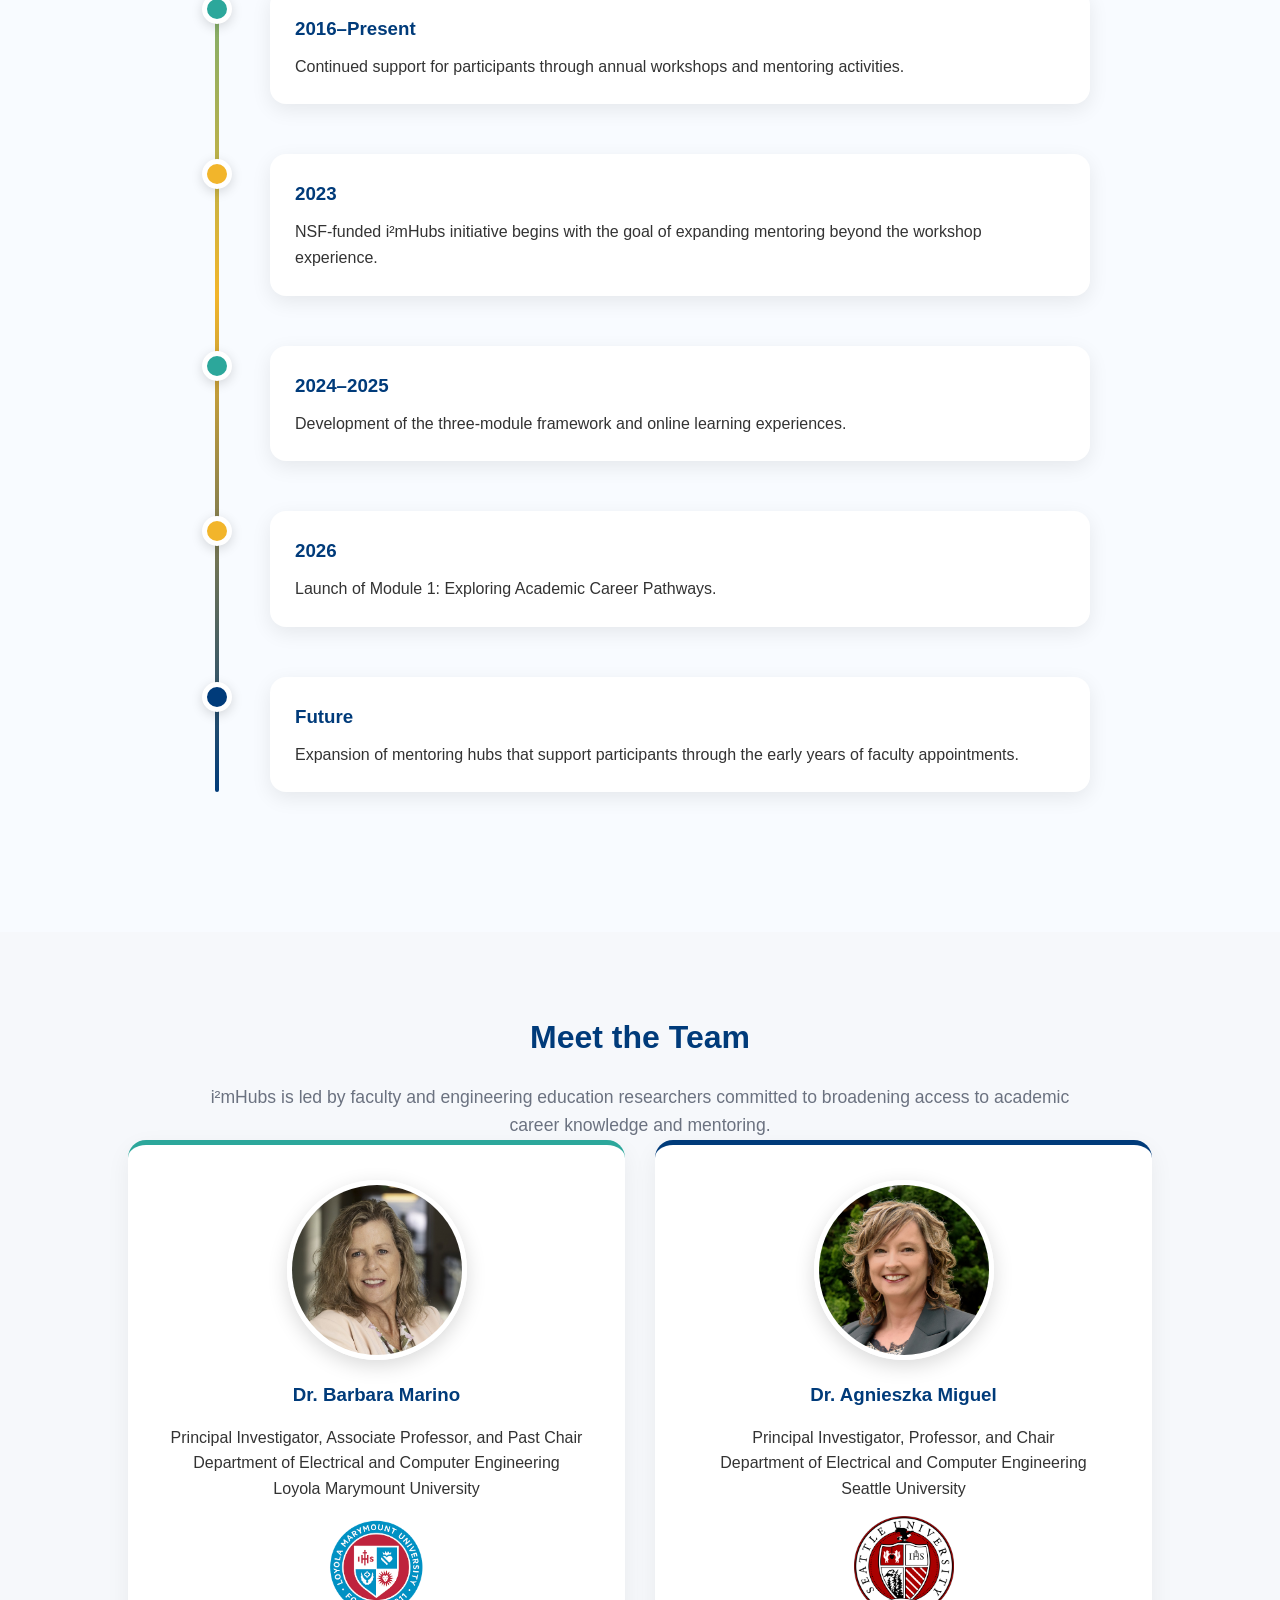
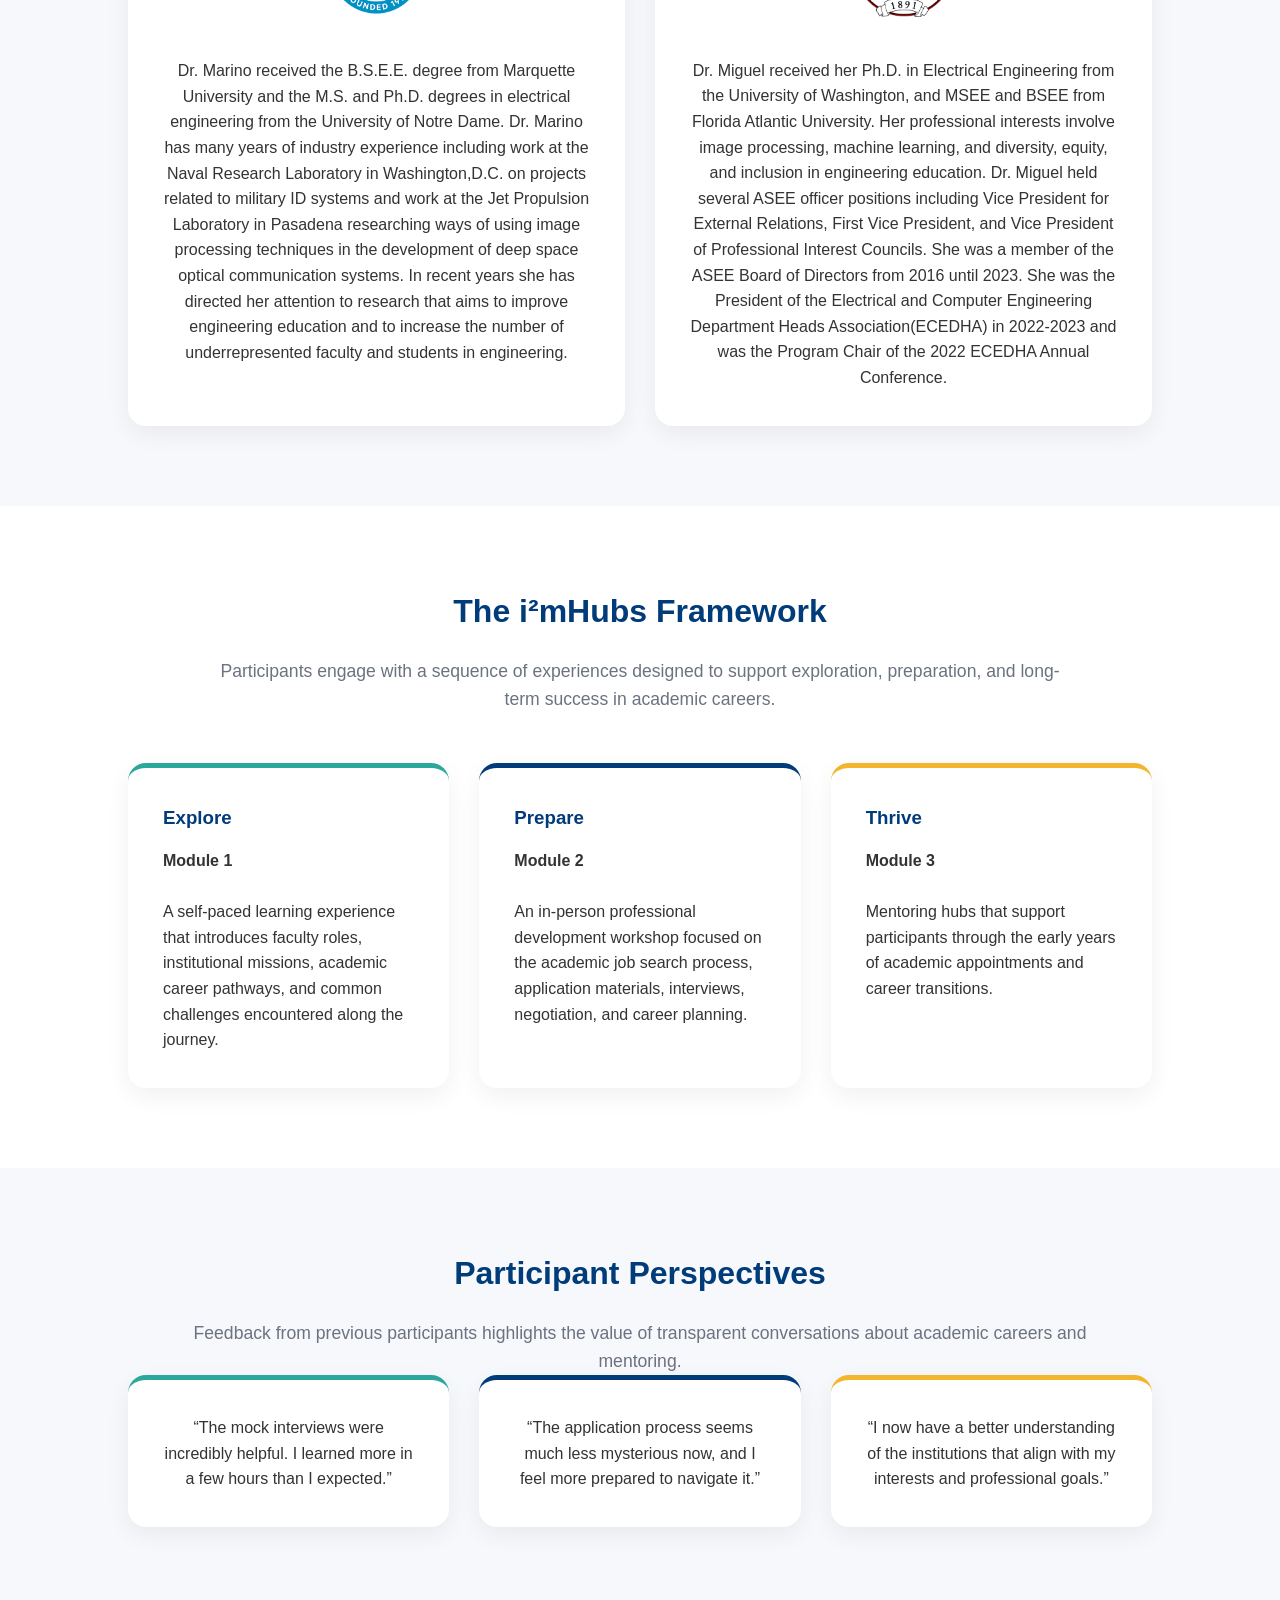
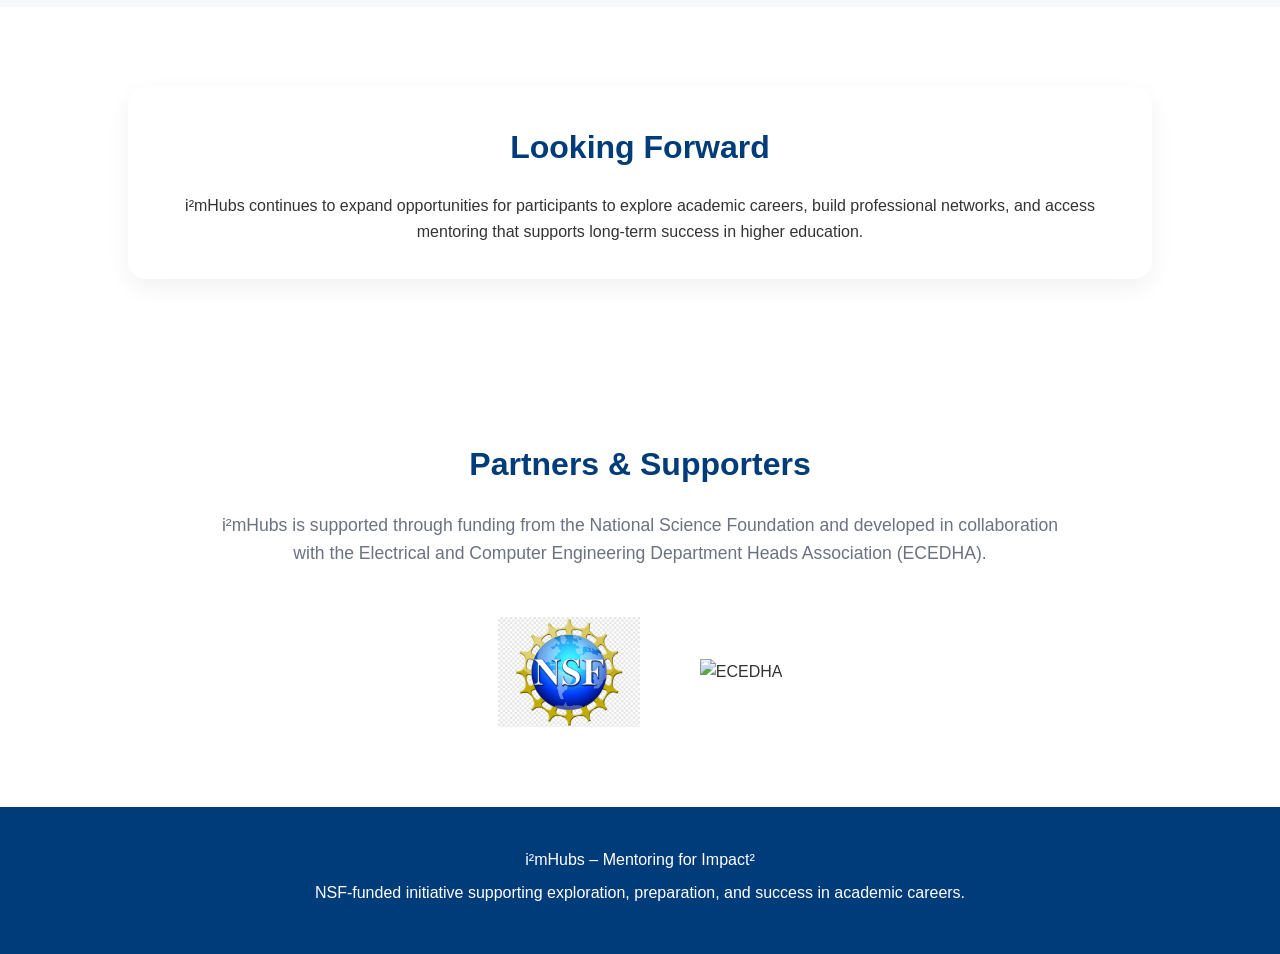
==== commit afb19c76: "Update about.html" ====
--- a/about.html
+++ b/about.html
@@ -392,11 +392,11 @@
 
     <div class="partners-logos">
 
-        <img src="images/nsf-logo.png"
+        <img src="images/NSF-logo.png"
              alt="National Science Foundation"
              class="partner-logo nsf-logo">
 
-        <img src="images/ecedha-logo.png"
+        <img src="images/ECEDHA-logo.png"
              alt="ECEDHA"
              class="partner-logo">
 
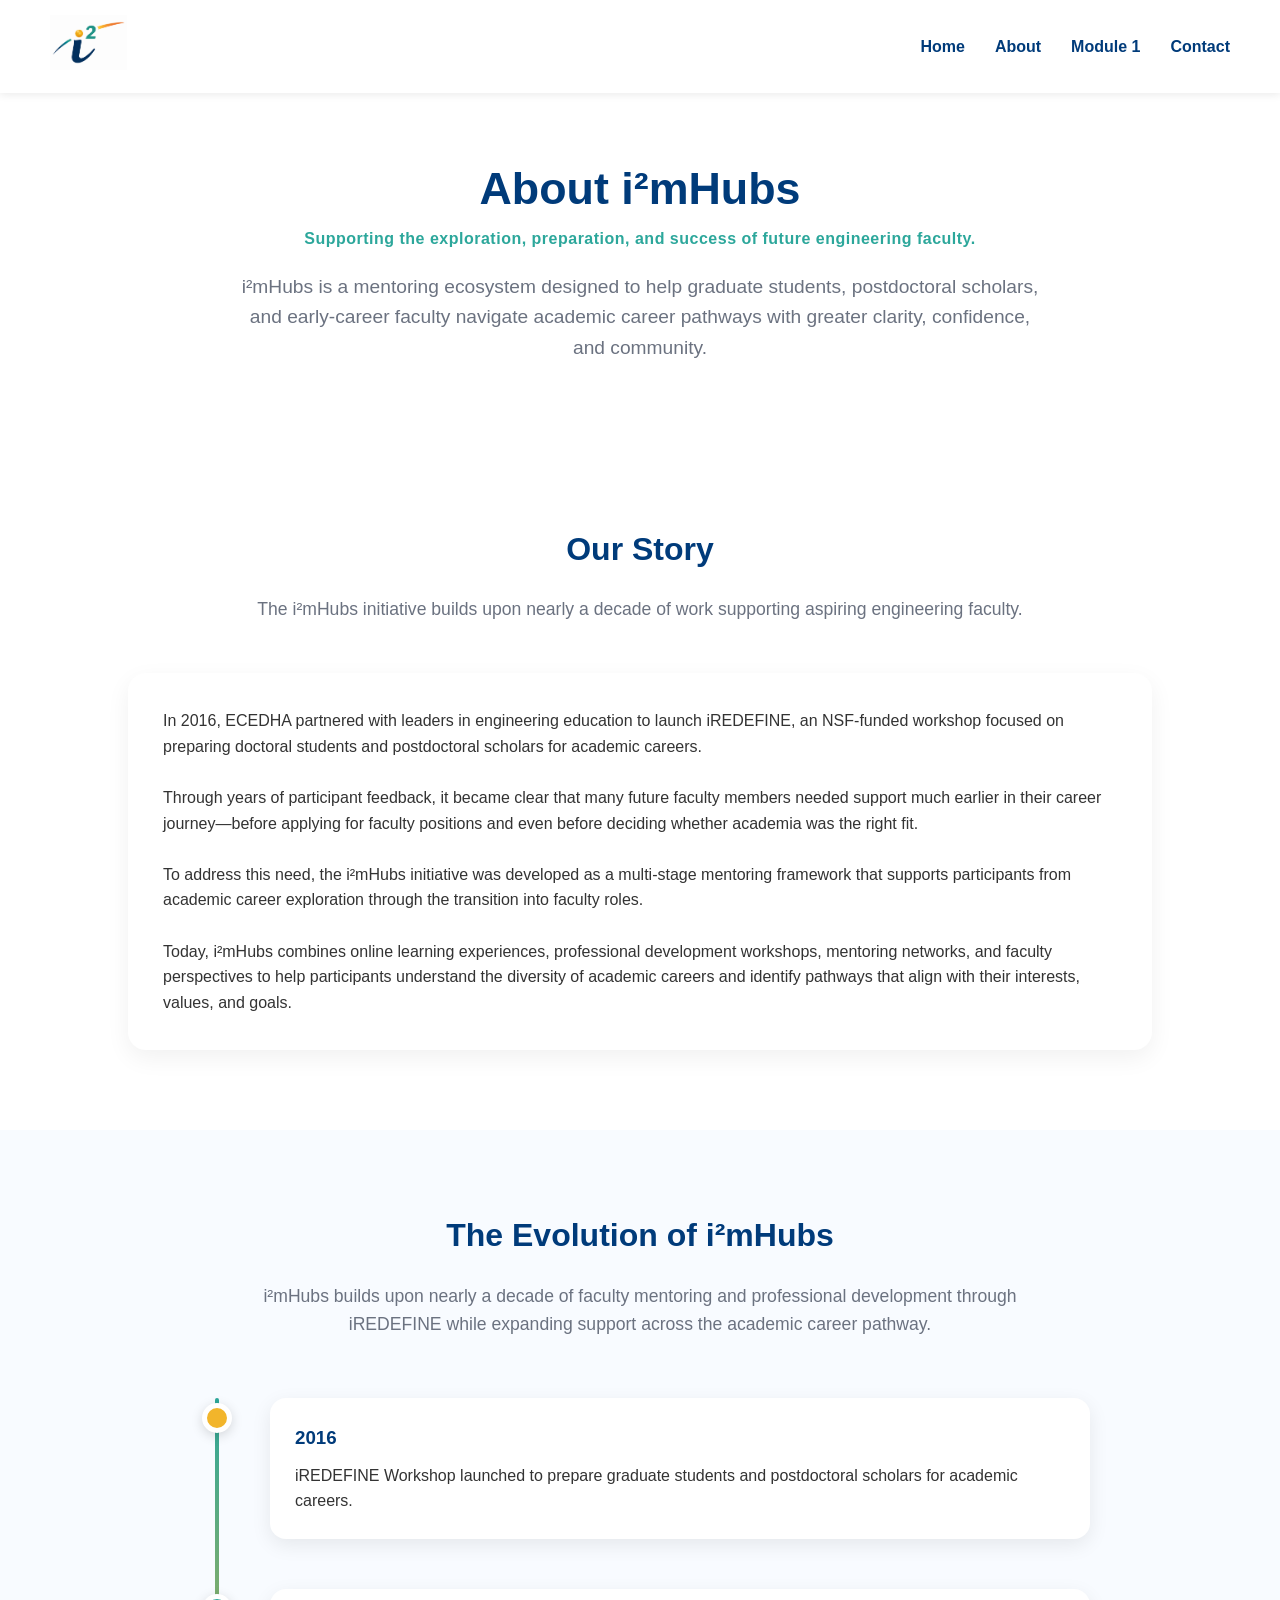
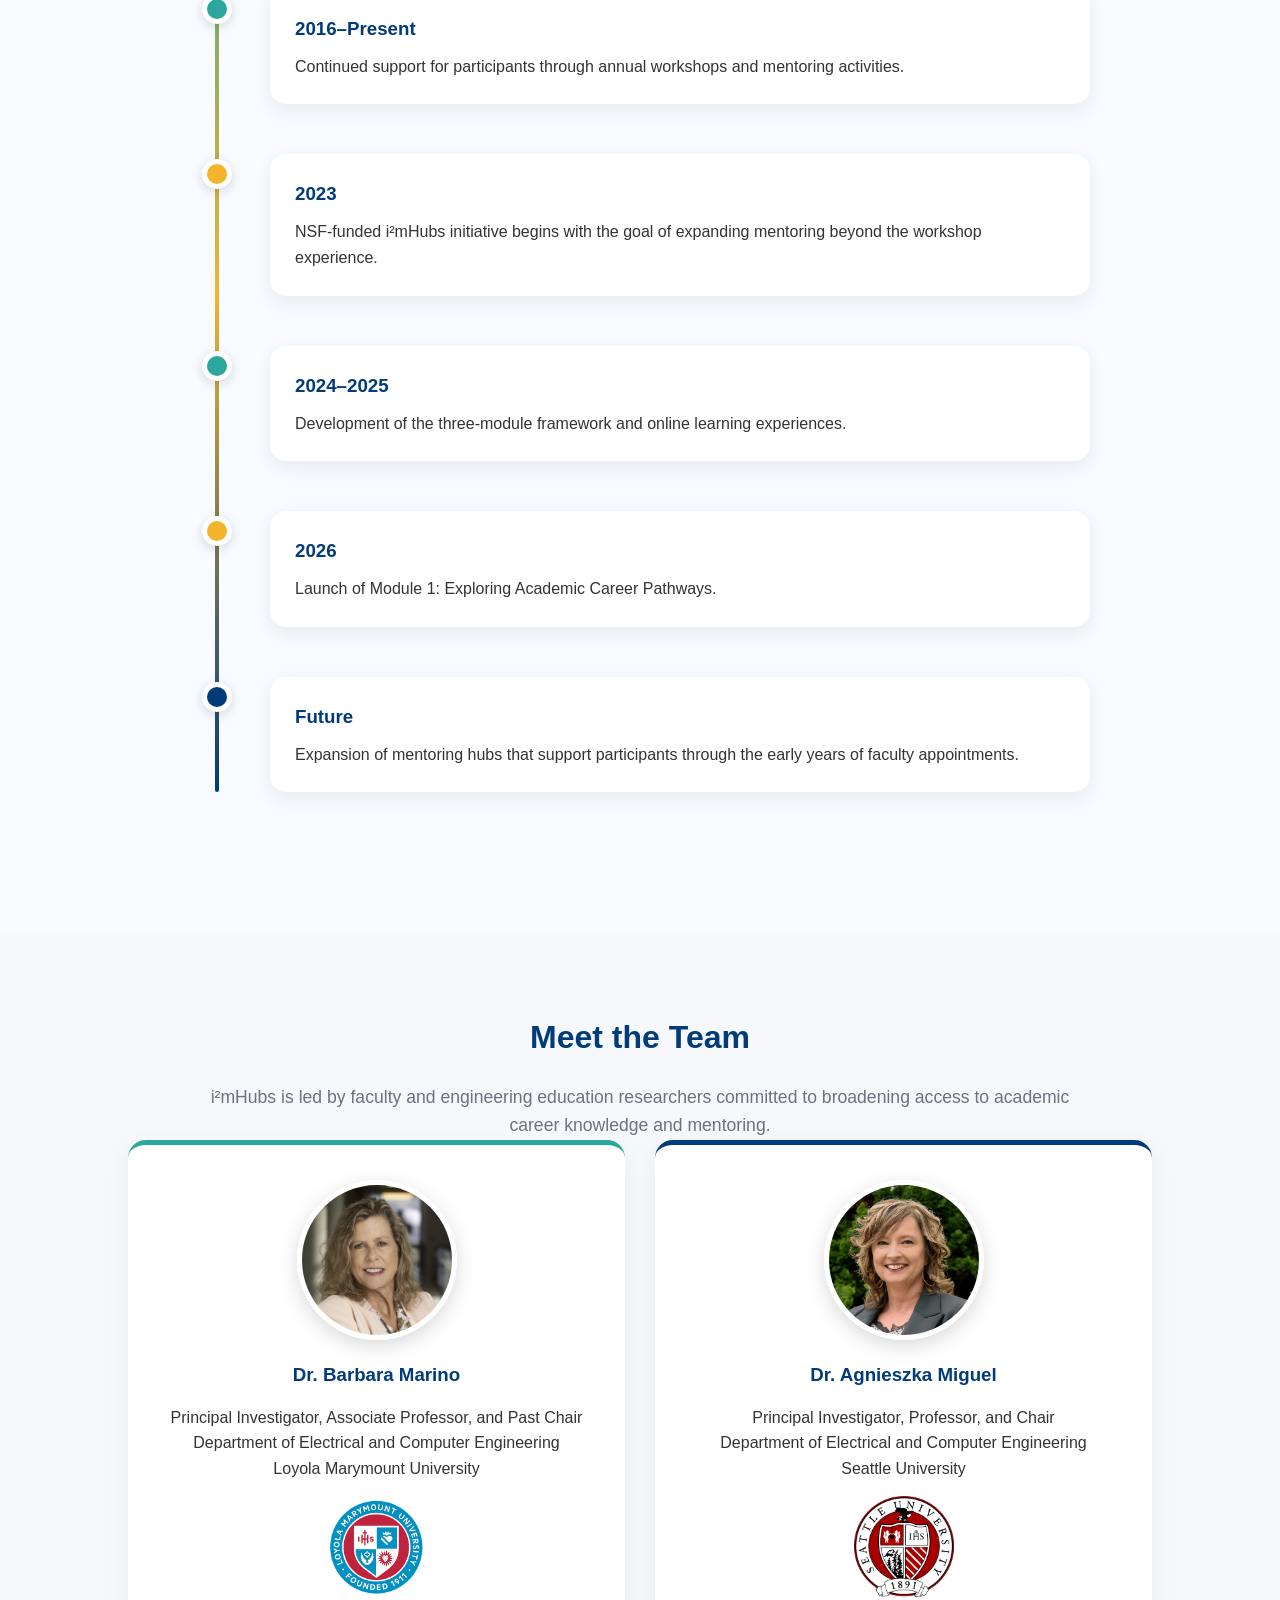
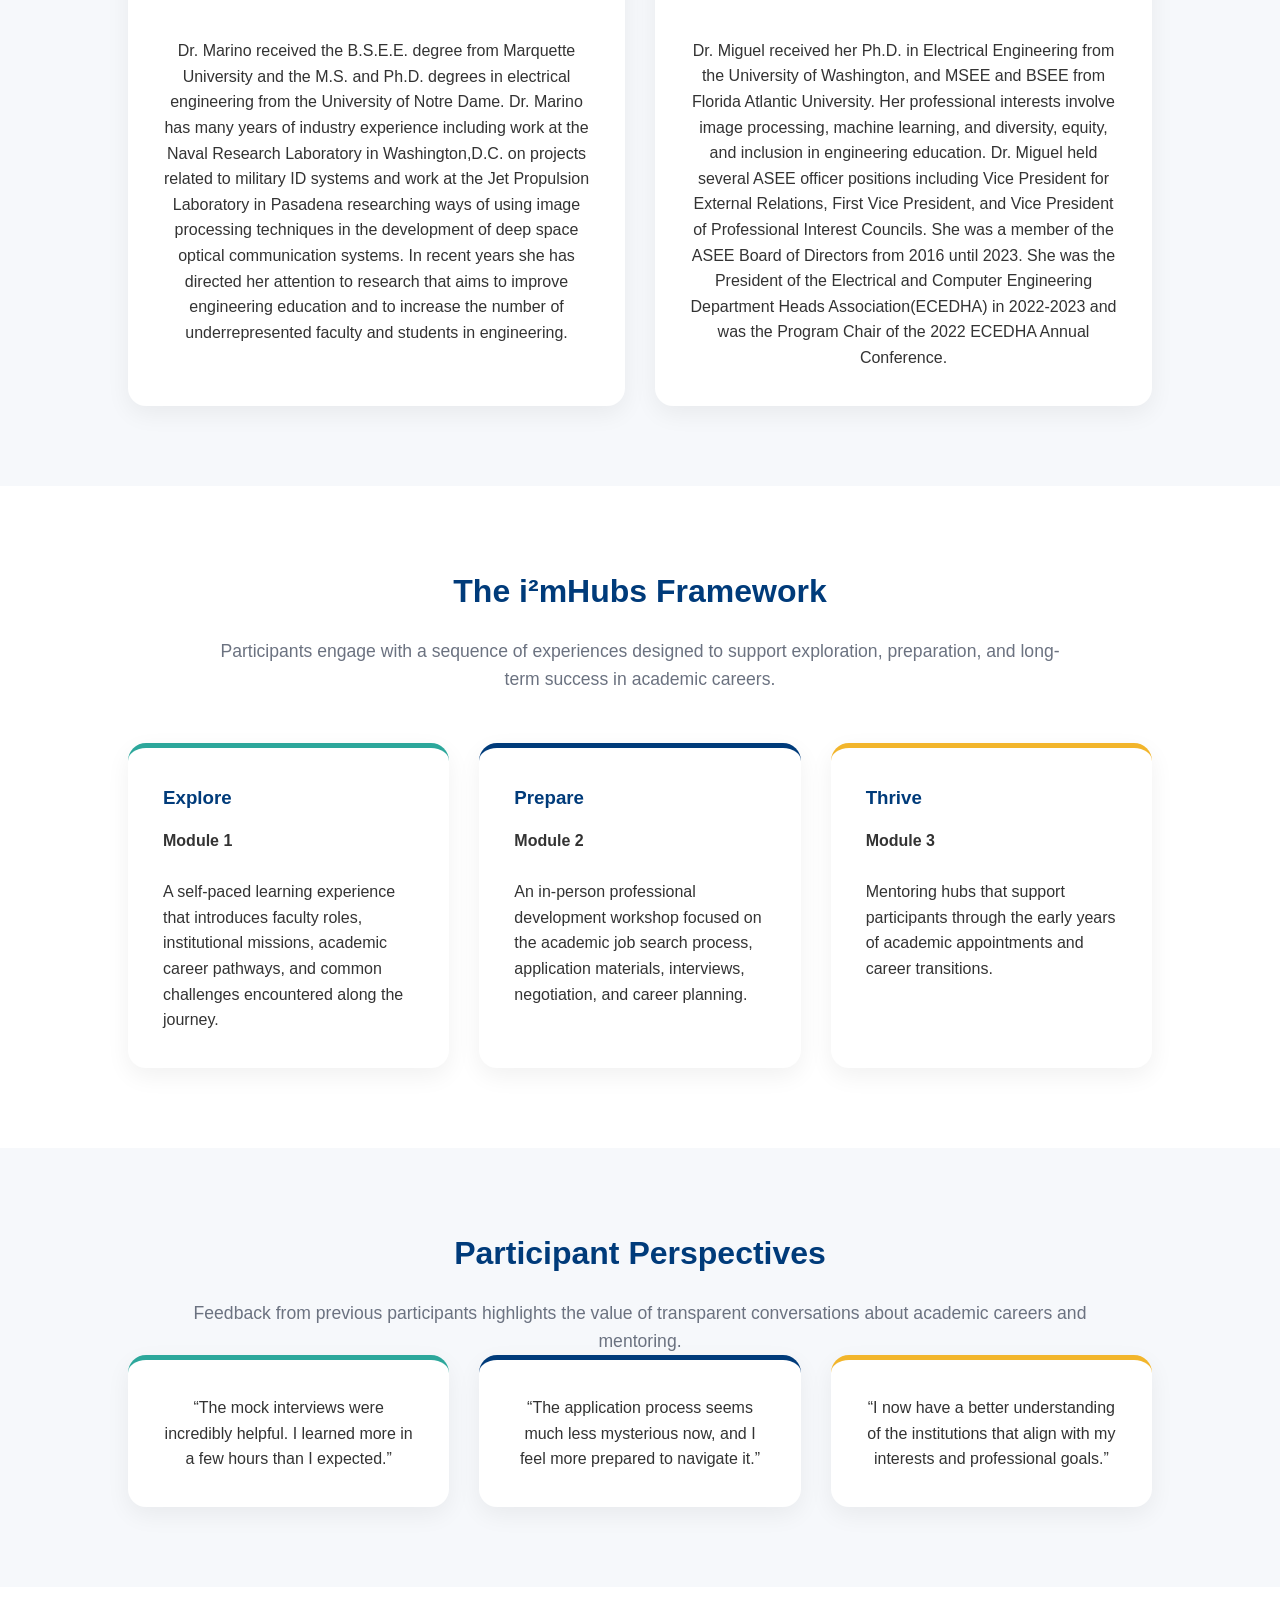
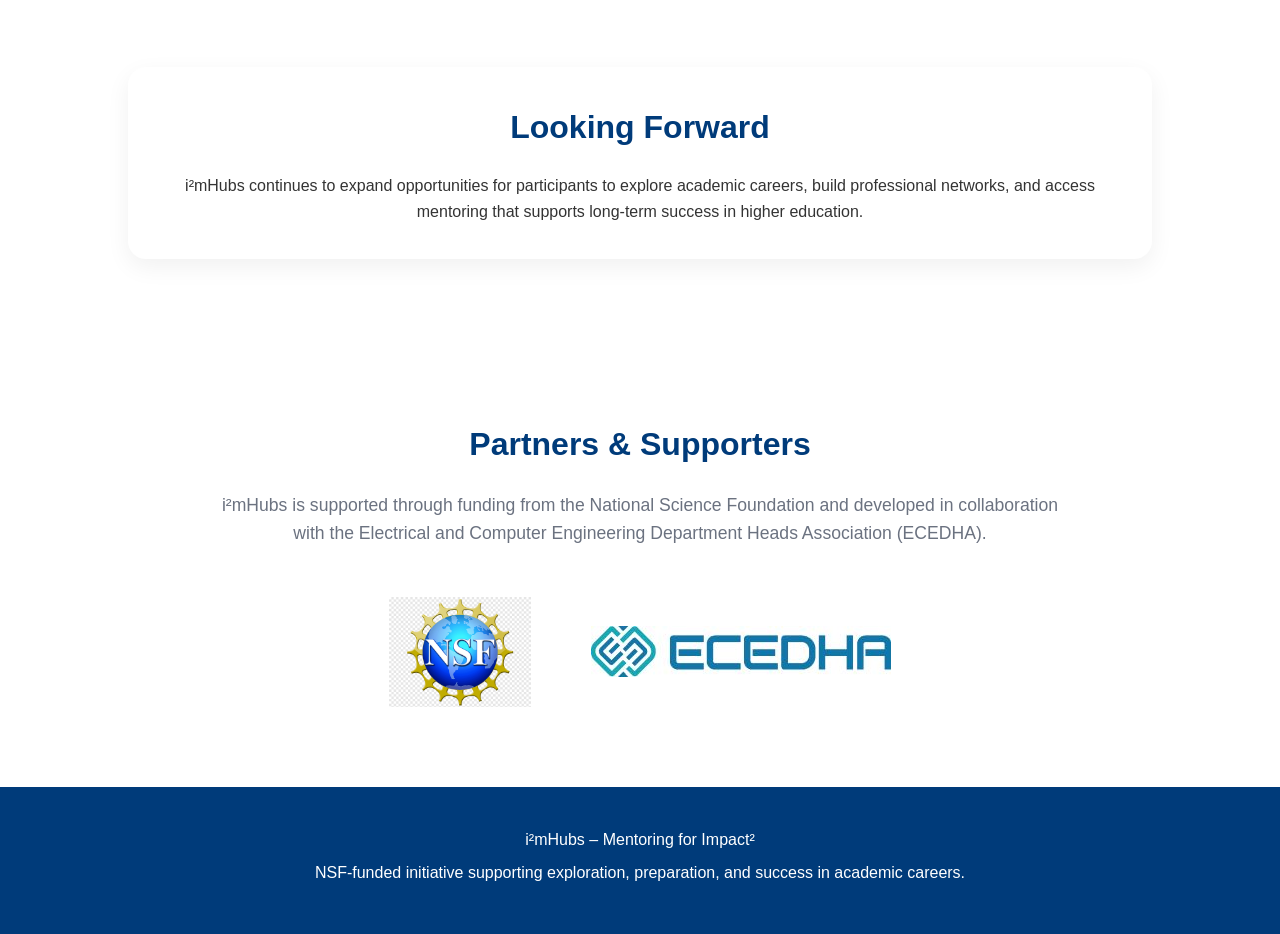
==== commit d601d50f: "Update about.html" ====
--- a/about.html
+++ b/about.html
@@ -396,7 +396,7 @@
              alt="National Science Foundation"
              class="partner-logo nsf-logo">
 
-        <img src="images/ECEDHA-logo.png"
+        <img src="images/ECEDHA-logo.jpg"
              alt="ECEDHA"
              class="partner-logo">
 
--- a/css/style.css
+++ b/css/style.css
@@ -411,8 +411,8 @@
 }
 
 .headshot{
-    width:180px;
-    height:180px;
+    width:160px;
+    height:160px;
 
     object-fit:cover;
 
@@ -572,3 +572,24 @@
 .nsf-logo{
     max-height:110px;
 }
+
+/* =========================
+   VIDEO
+========================= */
+
+.video-container{
+    max-width:900px;
+    margin:40px auto;
+}
+
+.video-container iframe{
+    width:100%;
+    aspect-ratio:16/9;
+
+    border:none;
+
+    border-radius:18px;
+
+    box-shadow:
+        0 10px 30px rgba(0,0,0,.10);
+}
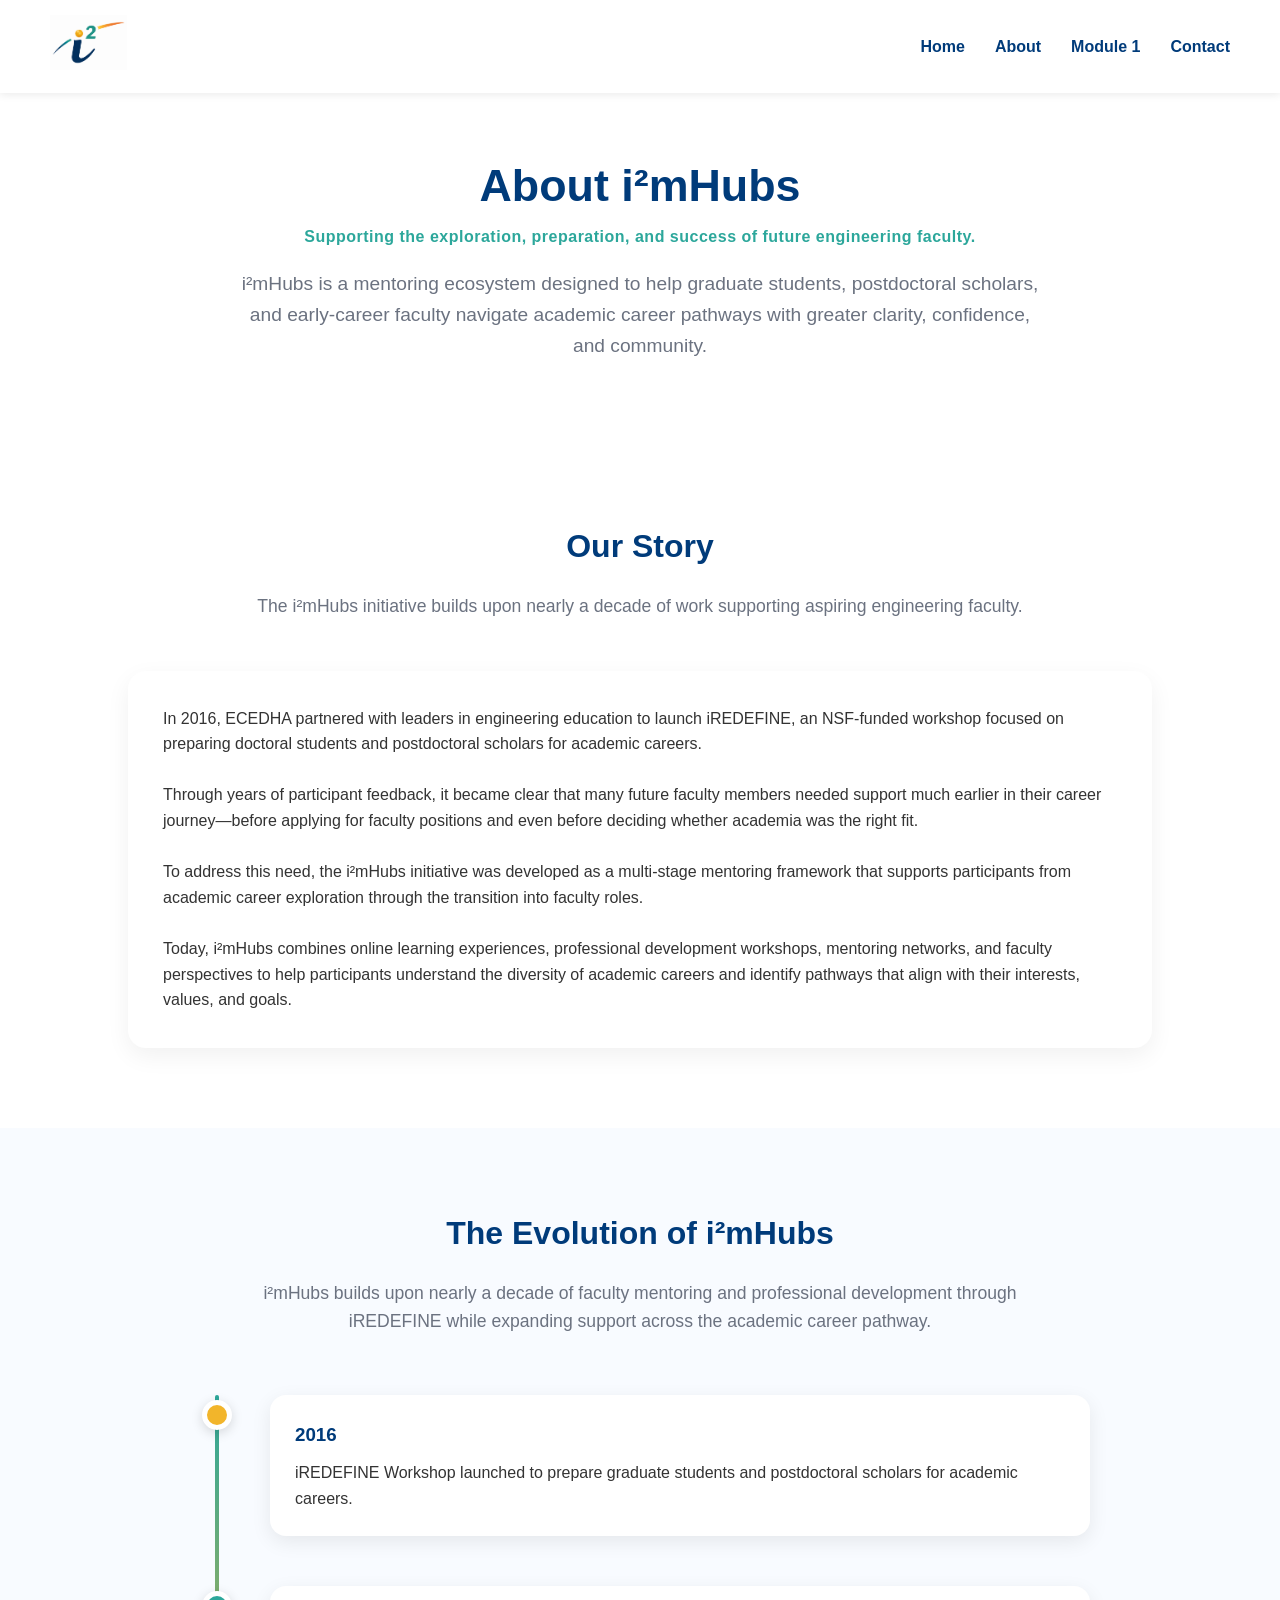
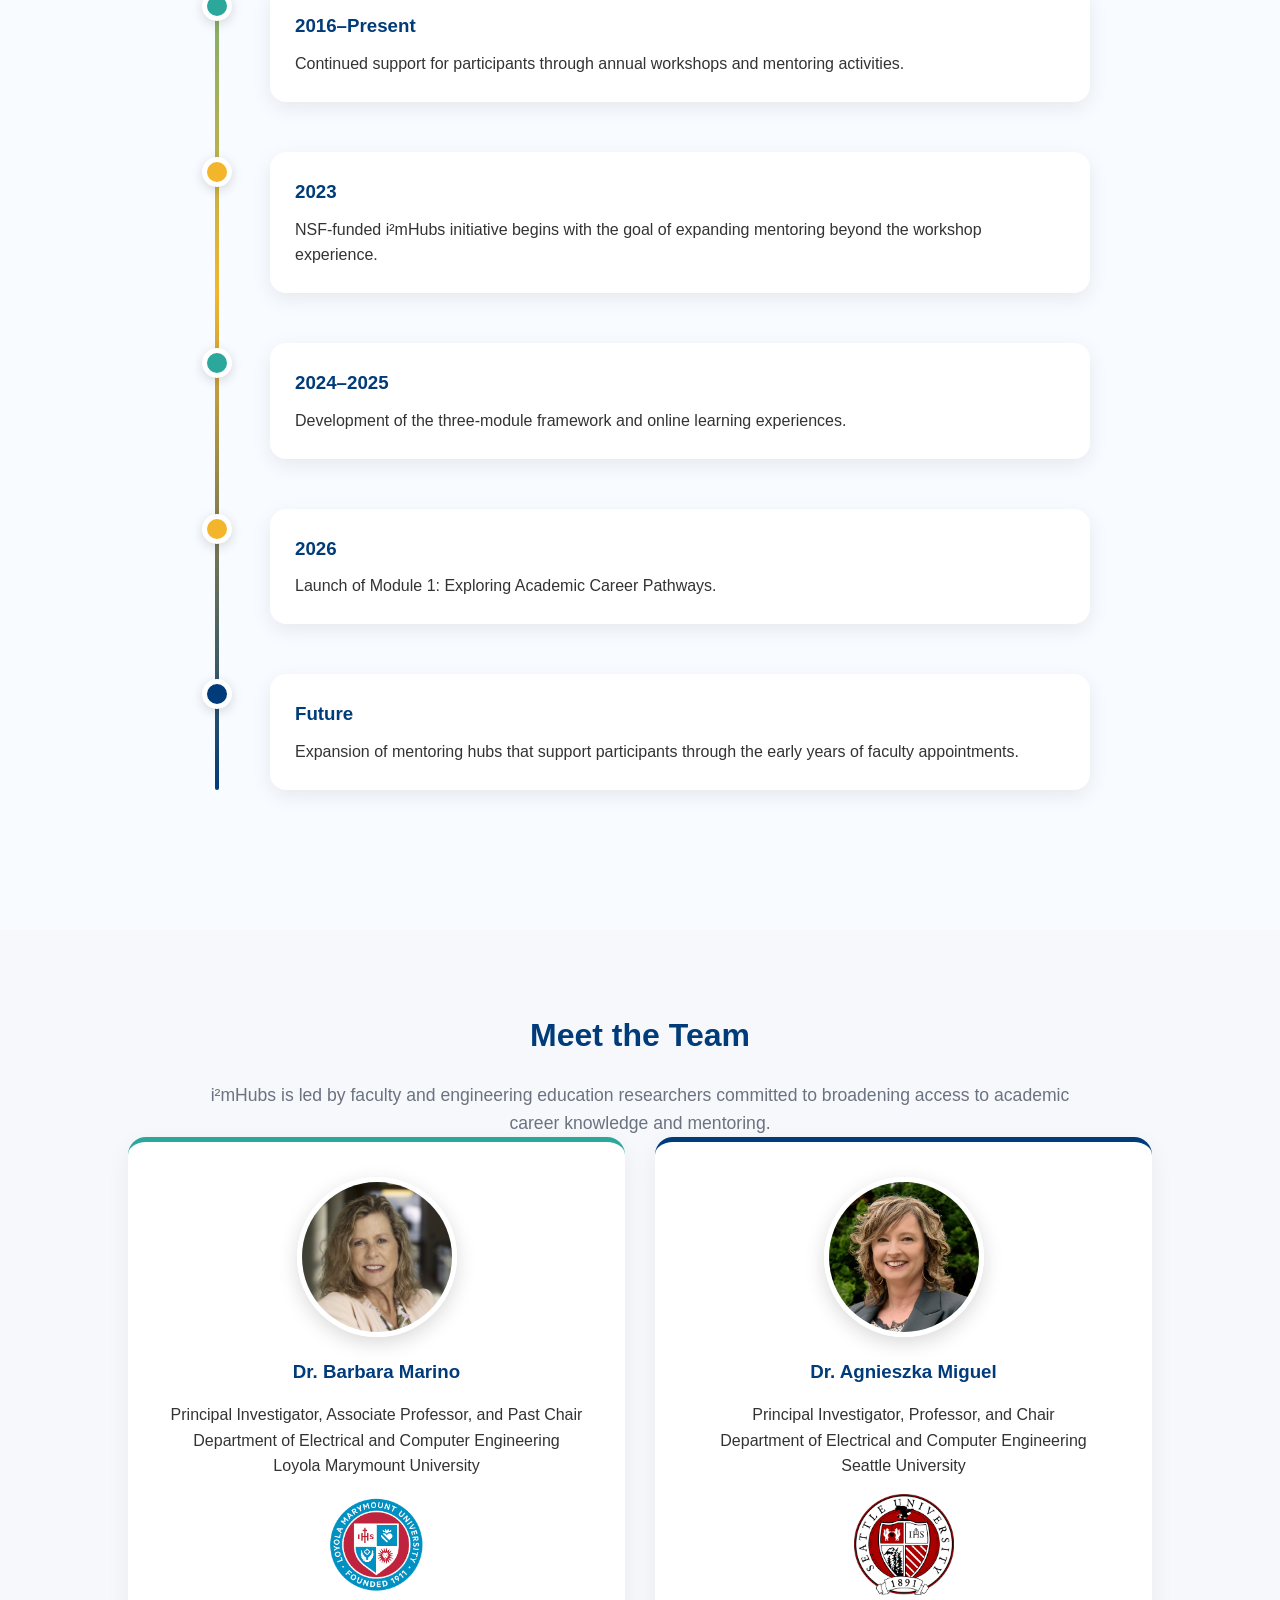
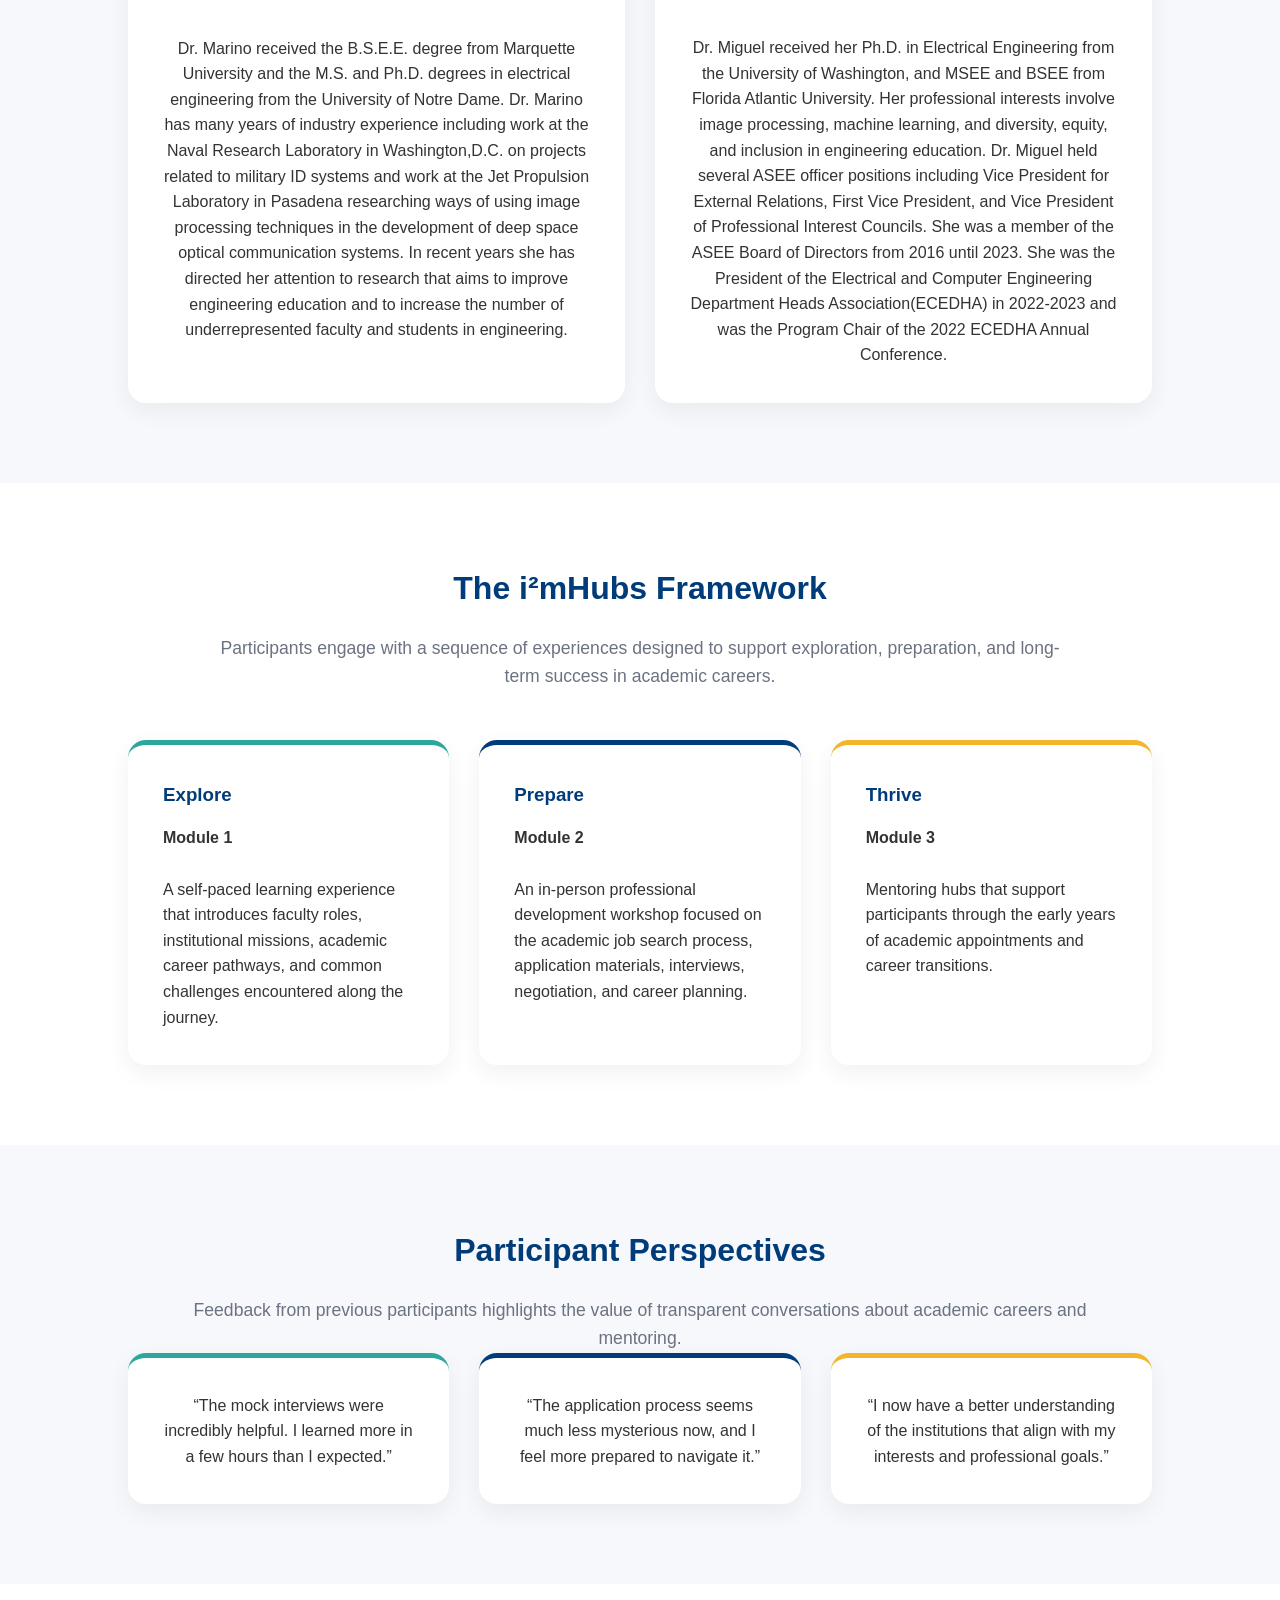
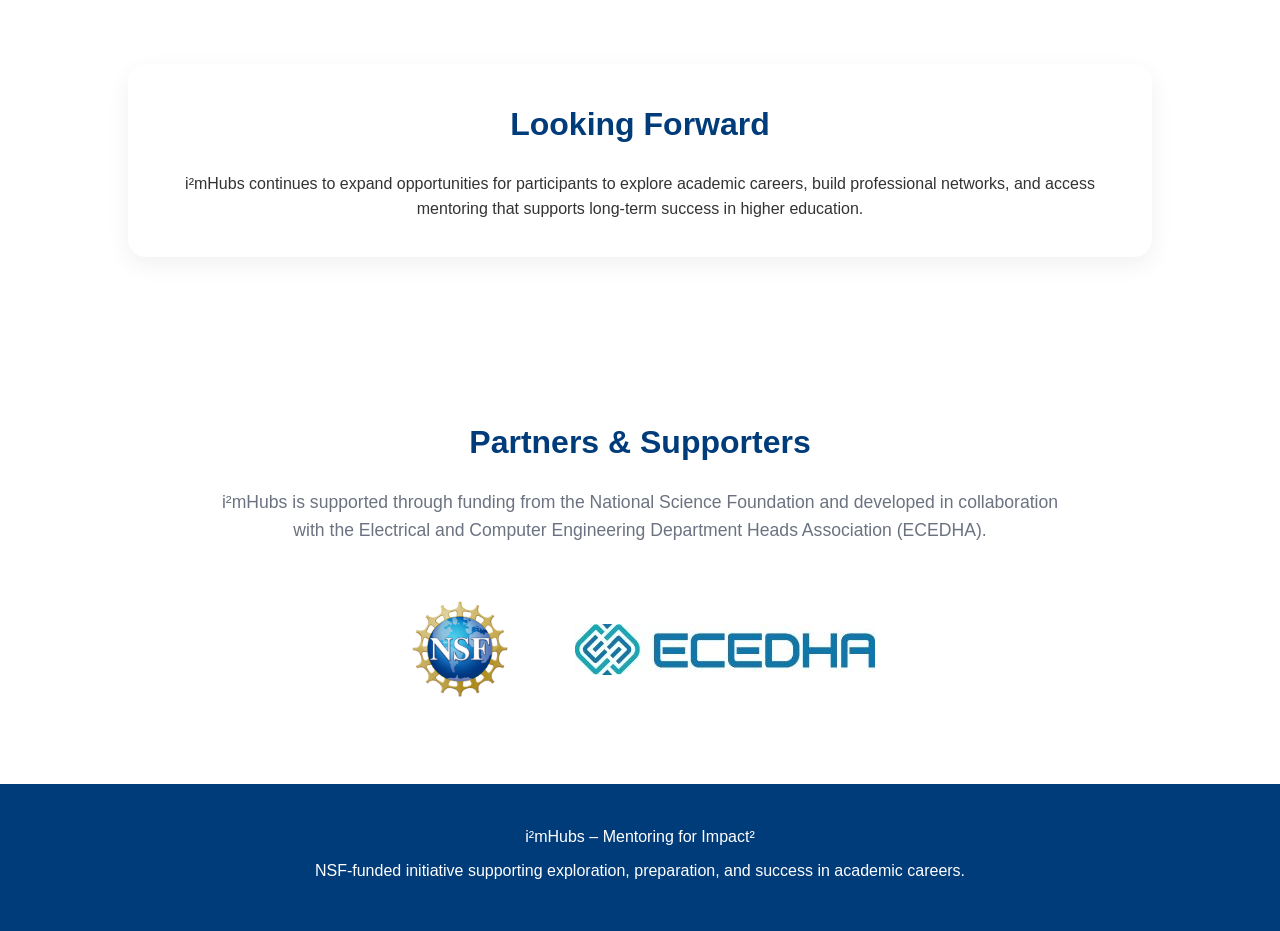
==== commit f0ea2391: "Update about.html" ====
--- a/about.html
+++ b/about.html
@@ -7,6 +7,7 @@
     <title>About i²mHubs</title>
 
     <link rel="stylesheet" href="css/style.css">
+    <link rel="icon" type="image/png" href="images/i2-icon.png">
 </head>
 
 <body>
--- a/css/style.css
+++ b/css/style.css
@@ -34,15 +34,26 @@
 
     padding:15px 50px;
 
-    background:rgba(255,255,255,.96);
-
-    backdrop-filter:blur(8px);
-
-    position:sticky;
+    background:white;
+
+    position:fixed;
+
     top:0;
-    z-index:1000;
+    left:0;
+    right:0;
+
+    z-index:9999;
 
     box-shadow:0 2px 8px rgba(0,0,0,.08);
+}
+
+body{
+    font-family:"Segoe UI", Arial, sans-serif;
+    background:white;
+    color:#333;
+    line-height:1.6;
+
+    padding-top:90px;
 }
 
 .logo img{
@@ -108,6 +119,23 @@
     max-width:800px;
     margin:auto;
 }
+
+/* =========================
+   SMALL HERO
+========================= */
+
+.hero-small{
+    padding:40px 20px 20px 20px;
+    text-align:center;
+}
+
+.hero-small h1{
+    color:var(--navy);
+    font-size:3rem;
+    margin:0 auto;
+    text-align:center;
+}
+
 
 /* =========================
    BUTTON
@@ -593,3 +621,45 @@
     box-shadow:
         0 10px 30px rgba(0,0,0,.10);
 }
+
+/* =========================
+   MODULE CONTENT
+========================= */
+
+.placeholder-box{
+    margin:30px 0;
+    padding:60px 20px;
+    border:2px dashed #cbd5e1;
+    border-radius:12px;
+    text-align:center;
+    color:#64748b;
+    background:#f8fafc;
+}
+
+.video-placeholder{
+    margin:30px 0;
+    padding:80px 20px;
+    border-radius:12px;
+    background:#e2e8f0;
+    text-align:center;
+    font-weight:600;
+}
+
+.accordion-card{
+    background:white;
+    border-radius:12px;
+    box-shadow:0 5px 20px rgba(0,0,0,.08);
+    padding:20px;
+    margin-bottom:20px;
+}
+
+.accordion-card summary{
+    cursor:pointer;
+    font-weight:700;
+    color:var(--navy);
+    font-size:1.1rem;
+}
+
+.accordion-card p{
+    margin-top:20px;
+}
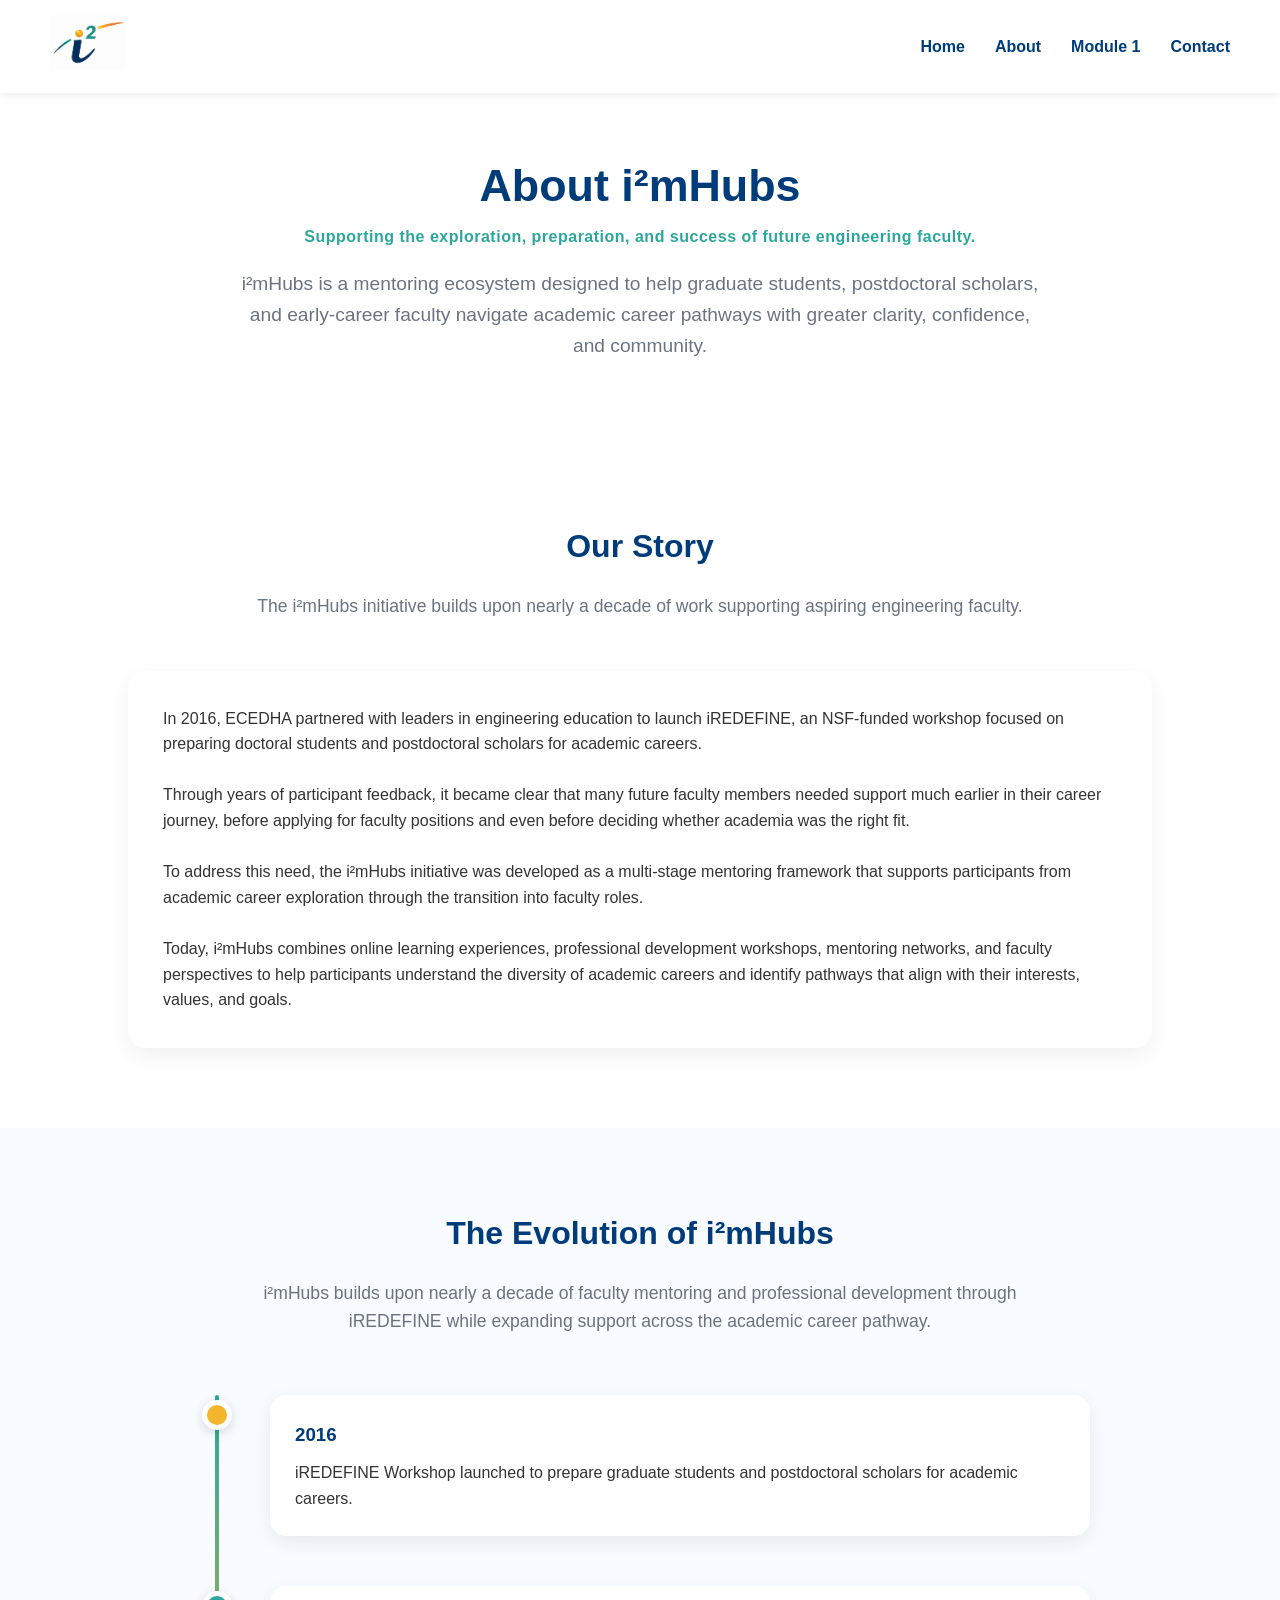
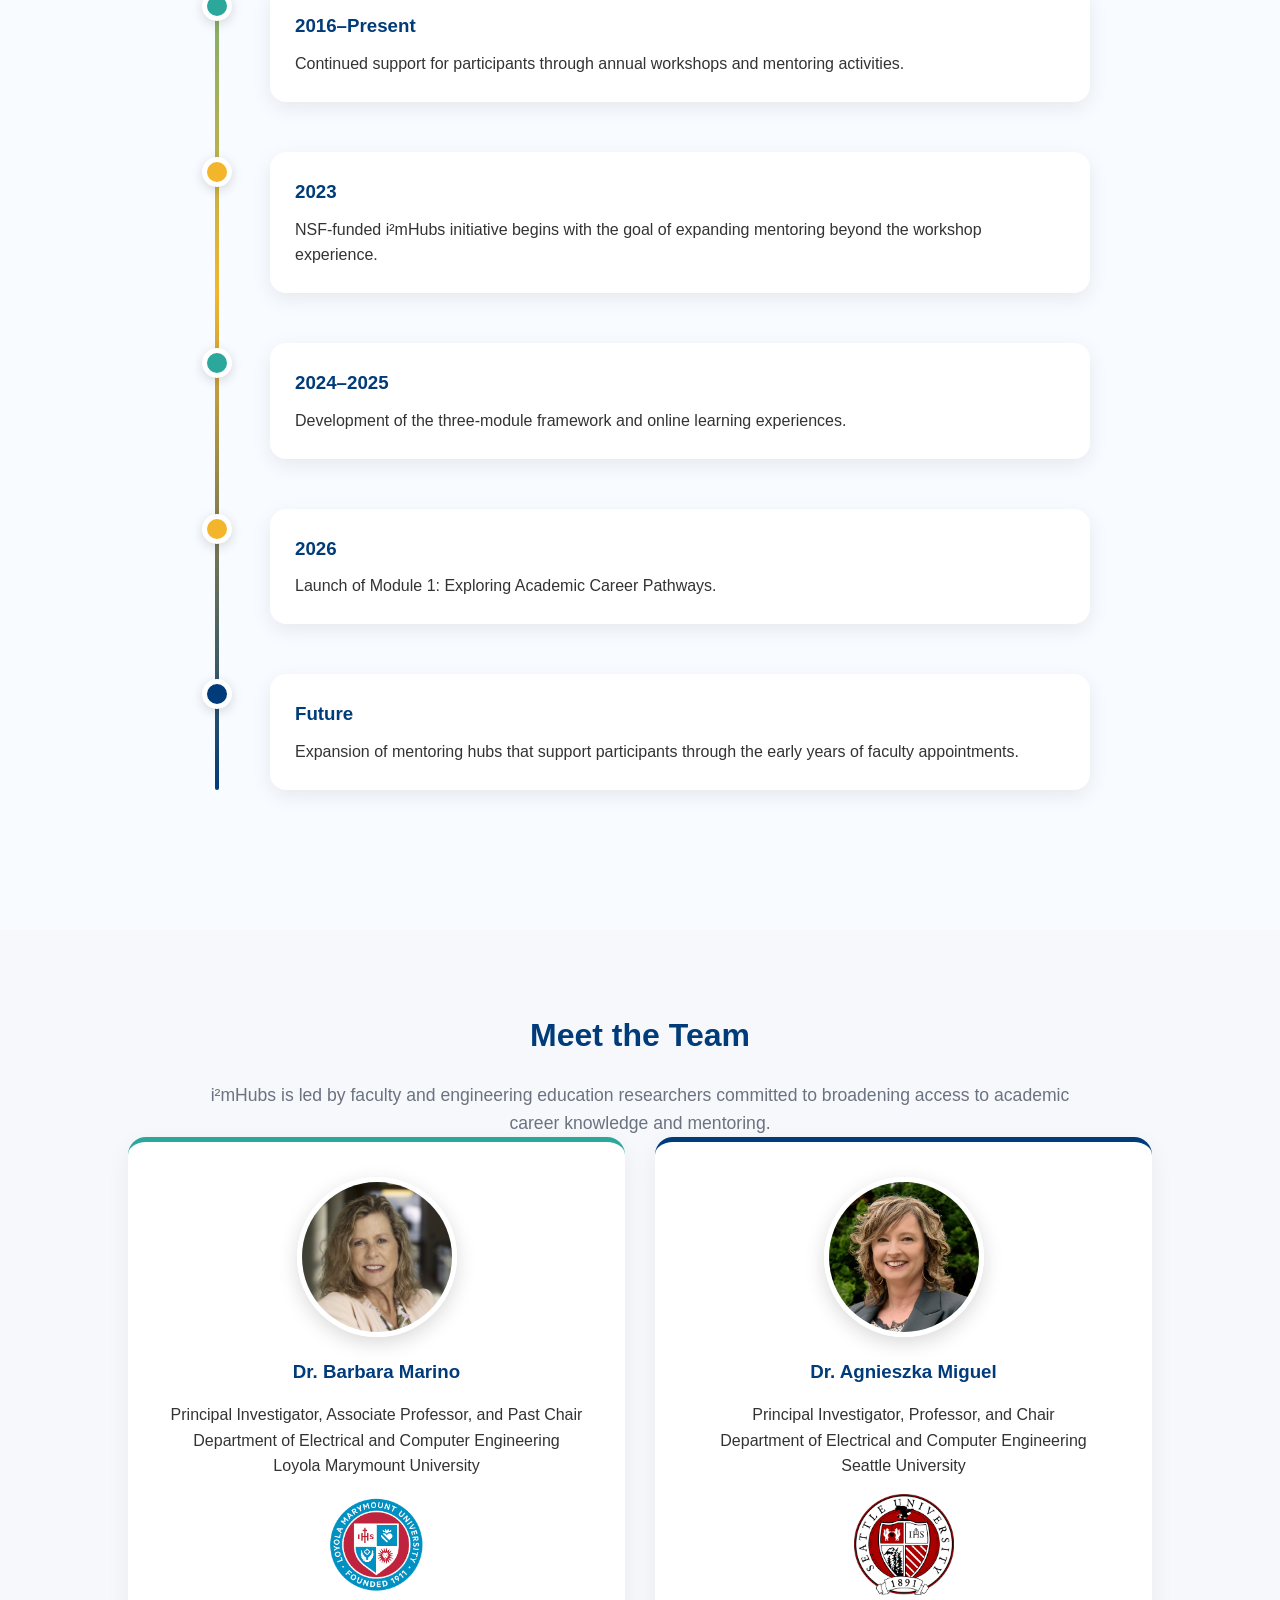
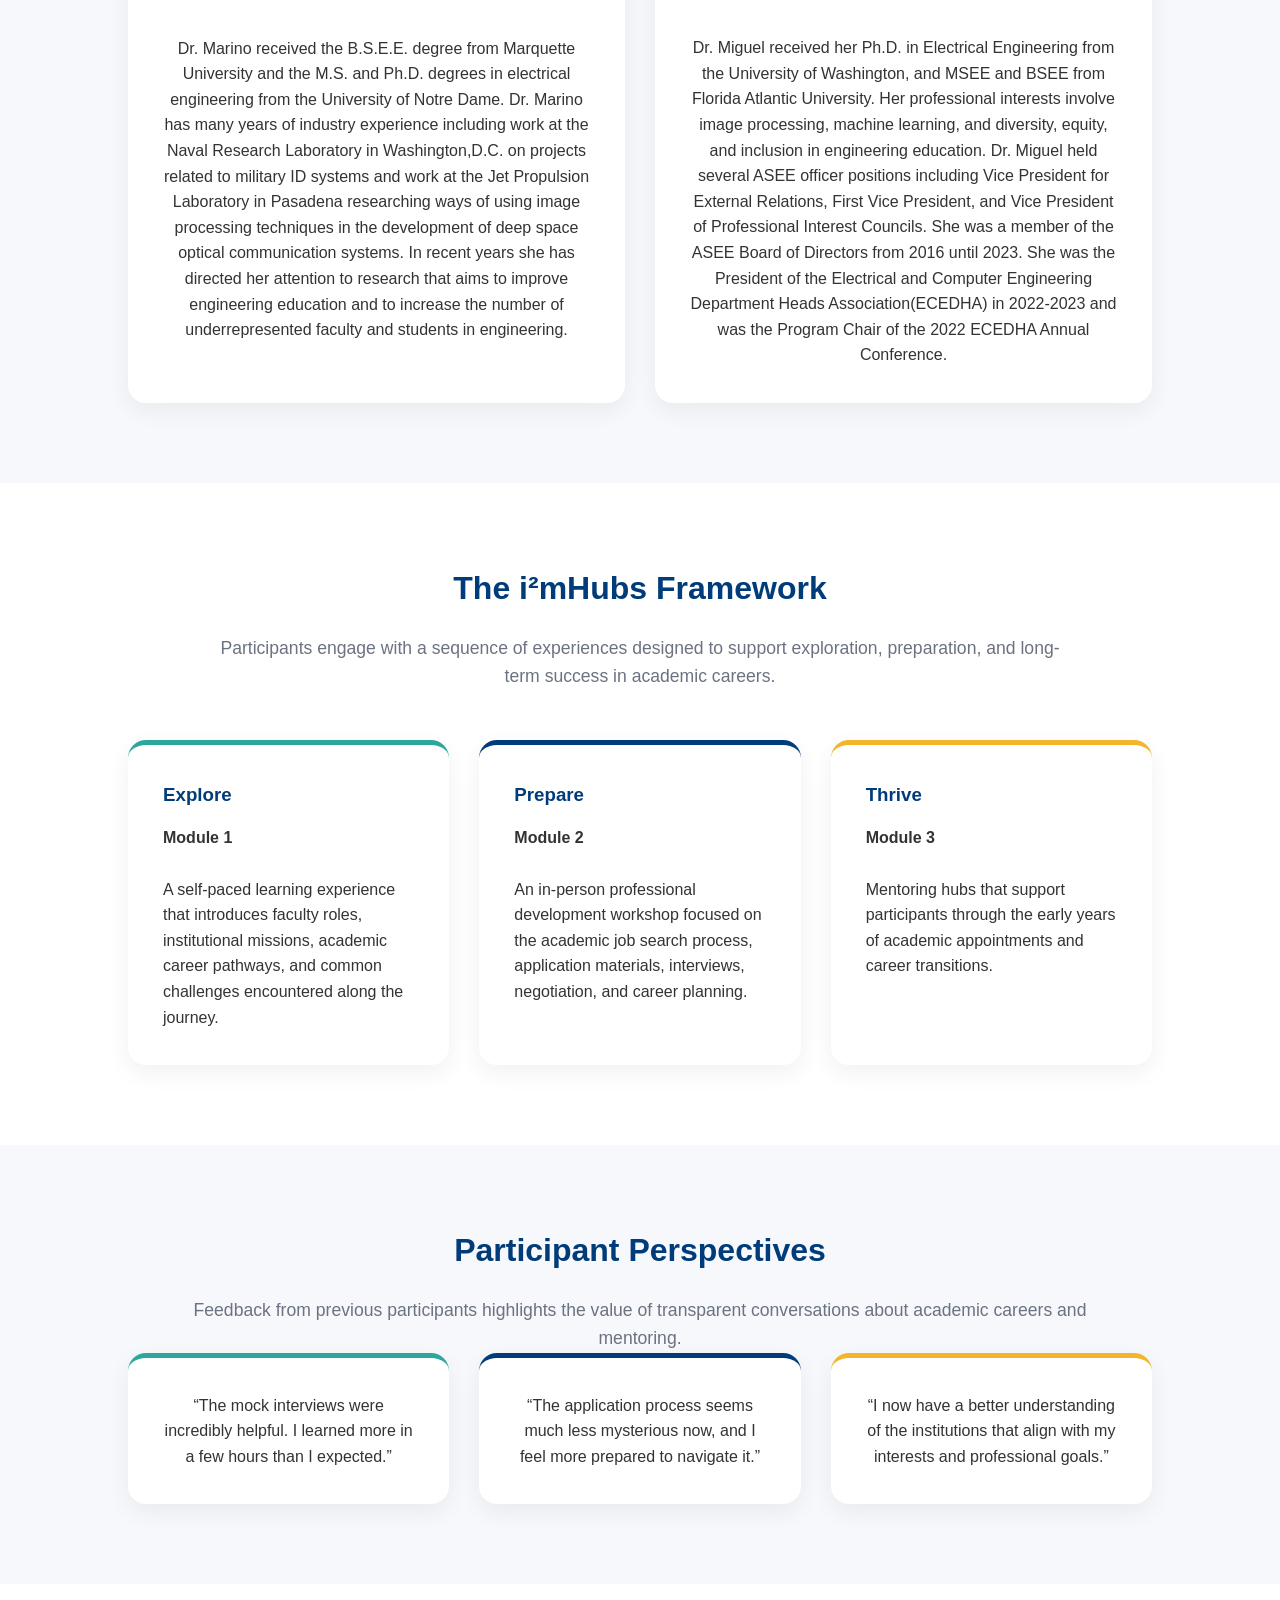
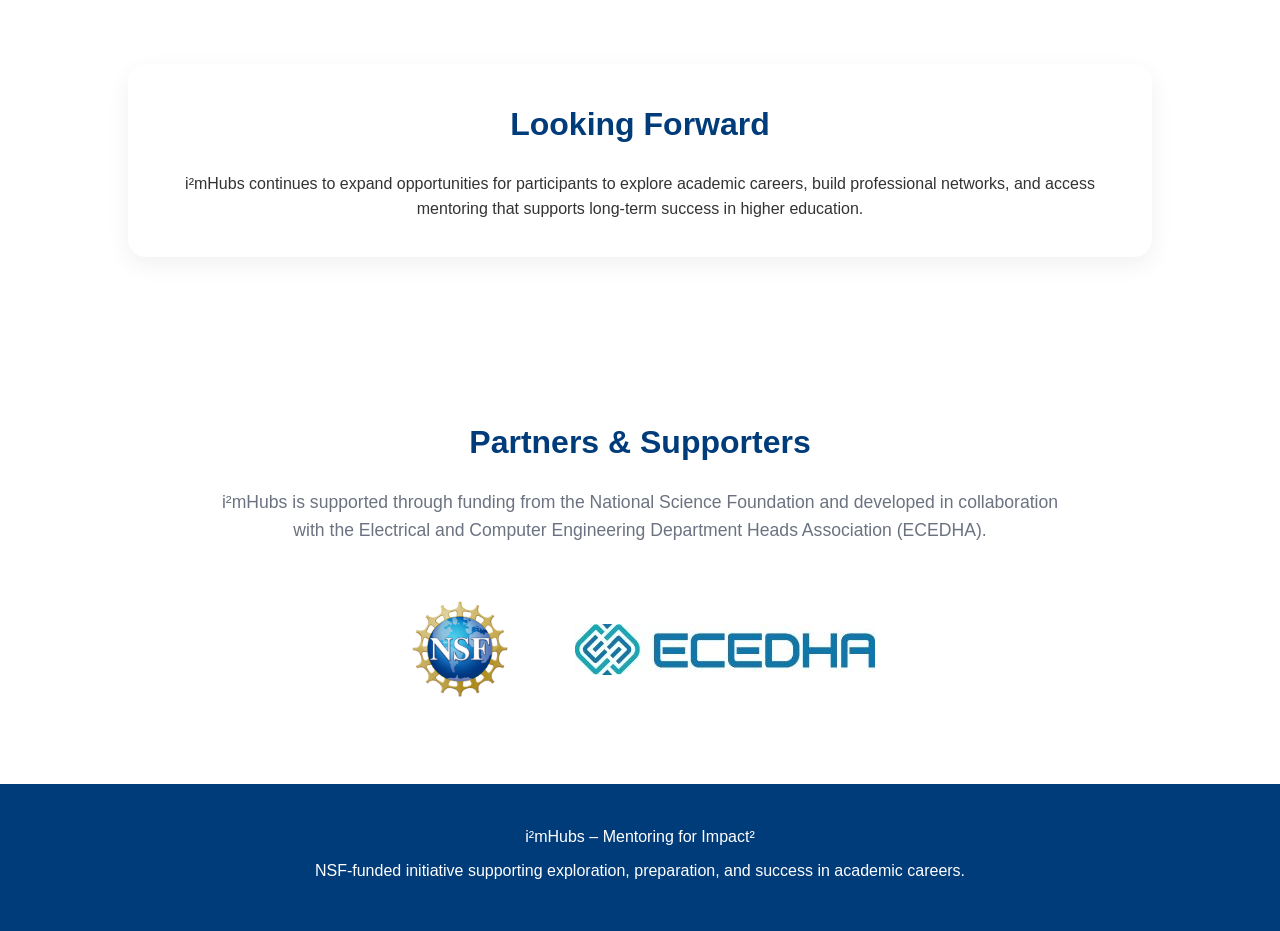
==== commit 54dce3fb: "Update about.html" ====
--- a/about.html
+++ b/about.html
@@ -7,7 +7,7 @@
     <title>About i²mHubs</title>
 
     <link rel="stylesheet" href="css/style.css">
-    <link rel="icon" type="image/png" href="images/i2-icon.png">
+    <link rel="icon" type="image/png" href="images/icon-tab.jpg"> 
 </head>
 
 <body>
@@ -75,7 +75,7 @@
         <p>
             Through years of participant feedback, it became clear that many
             future faculty members needed support much earlier in their career
-            journey—before applying for faculty positions and even before deciding
+            journey, before applying for faculty positions and even before deciding
             whether academia was the right fit.
         </p>
 
--- a/css/style.css
+++ b/css/style.css
@@ -663,3 +663,95 @@
 .accordion-card p{
     margin-top:20px;
 }
+
+.content-image{
+    display:block;
+    width:100%;
+    max-width:900px;
+    margin:30px auto;
+    border-radius:12px;
+    box-shadow:0 5px 20px rgba(0,0,0,.08);
+}
+
+/* =========================
+   MODULE 1 PAGE
+========================= */
+
+.module-hero{
+    padding:80px 10%;
+    background:#f8fafc;
+}
+
+.module-hero-grid{
+    display:grid;
+    grid-template-columns:2fr 1fr;
+    gap:50px;
+    align-items:start;
+}
+
+.module-label{
+    color:var(--gold);
+    font-weight:700;
+    letter-spacing:2px;
+    margin-bottom:15px;
+}
+
+.module-hero h1{
+    color:var(--navy);
+    font-size:2.5rem;
+    margin-bottom:20px;
+}
+
+.accent-line{
+    width:80px;
+    height:4px;
+    background:var(--gold);
+    margin-bottom:40px;
+}
+
+.feature-item{
+    margin-bottom:30px;
+}
+
+.feature-item h3{
+    color:var(--navy);
+    margin-bottom:10px;
+}
+
+.journey-card{
+    background:white;
+    padding:35px;
+    border-radius:16px;
+    box-shadow:0 5px 20px rgba(0,0,0,.08);
+}
+
+.journey-card h3{
+    color:var(--navy);
+    margin-bottom:20px;
+}
+
+.journey-card h4{
+    color:var(--navy);
+    margin-top:25px;
+    margin-bottom:15px;
+}
+
+.journey-list{
+    padding-left:20px;
+}
+
+.journey-list li{
+    margin-bottom:12px;
+}
+
+@media (max-width:900px){
+
+    .module-hero-grid{
+        grid-template-columns:1fr;
+    }
+
+    .module-hero h1{
+        font-size:2.5rem;
+    }
+
+}
